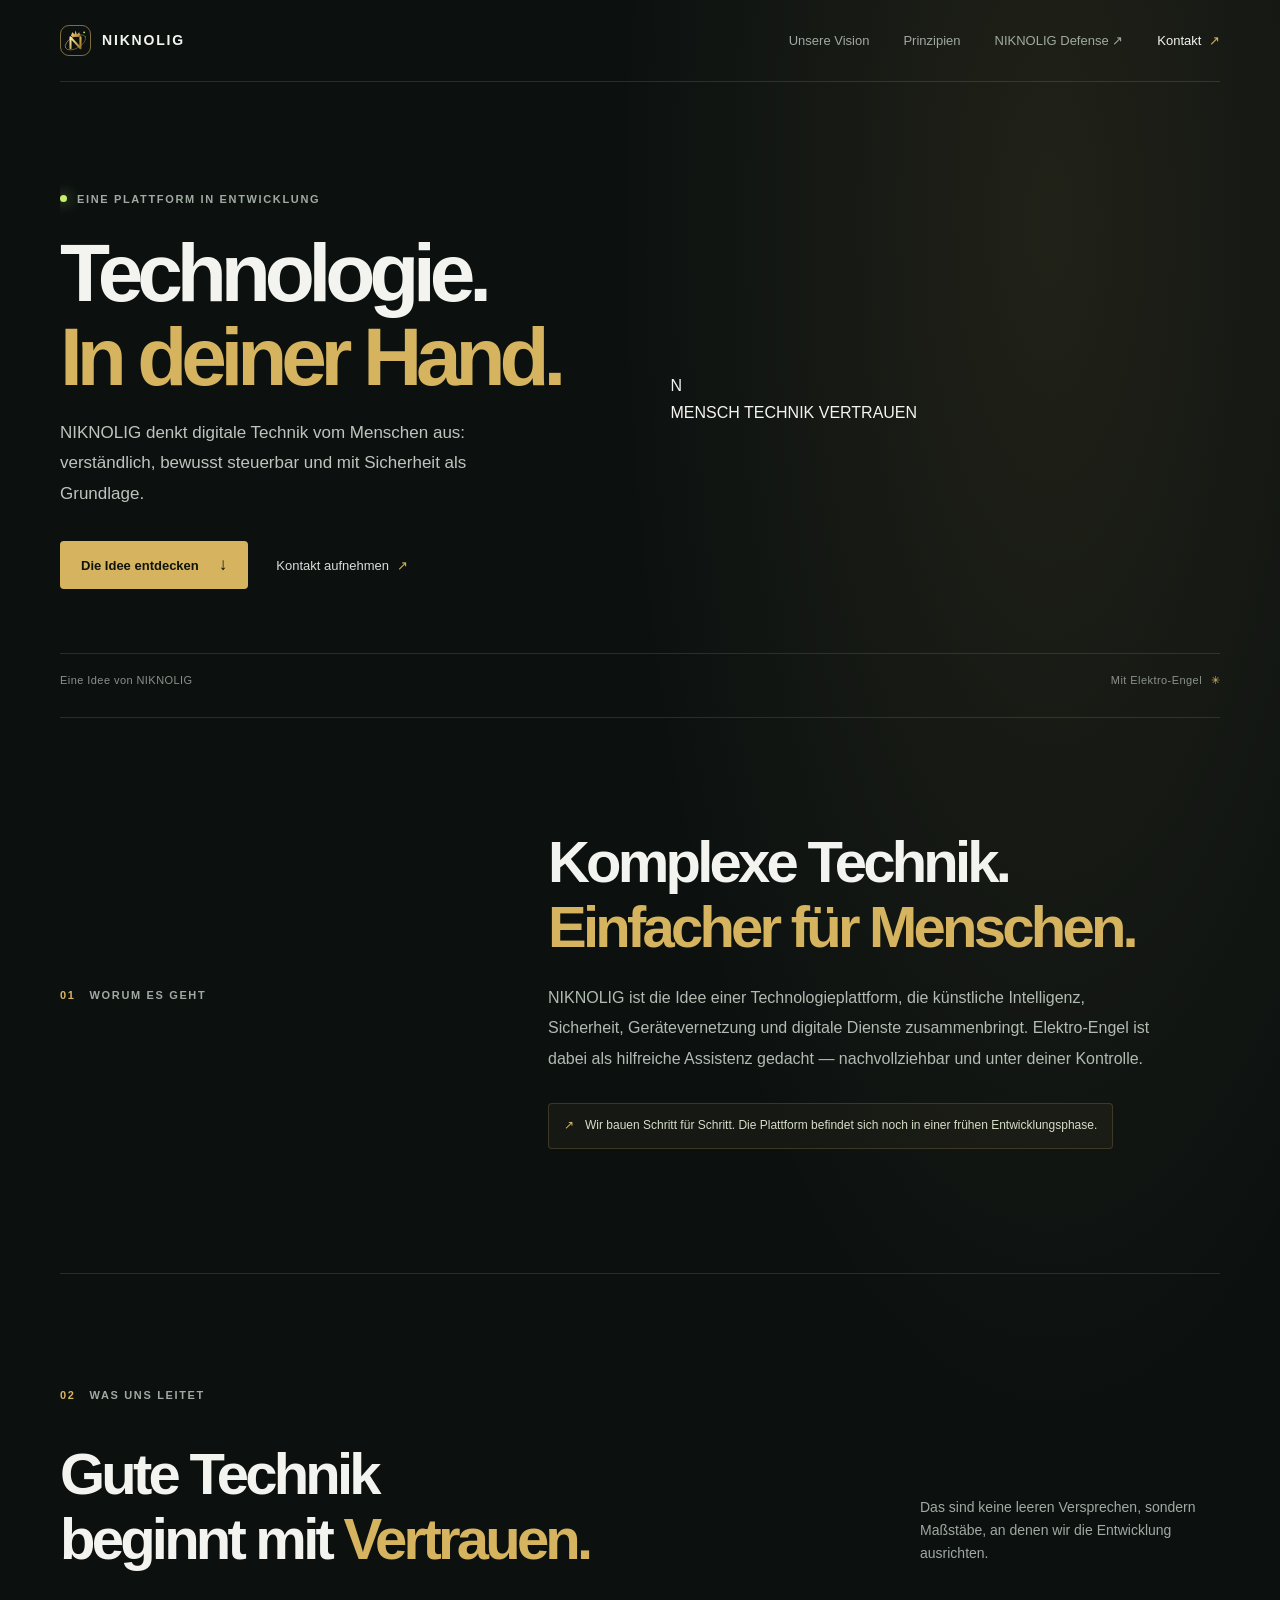
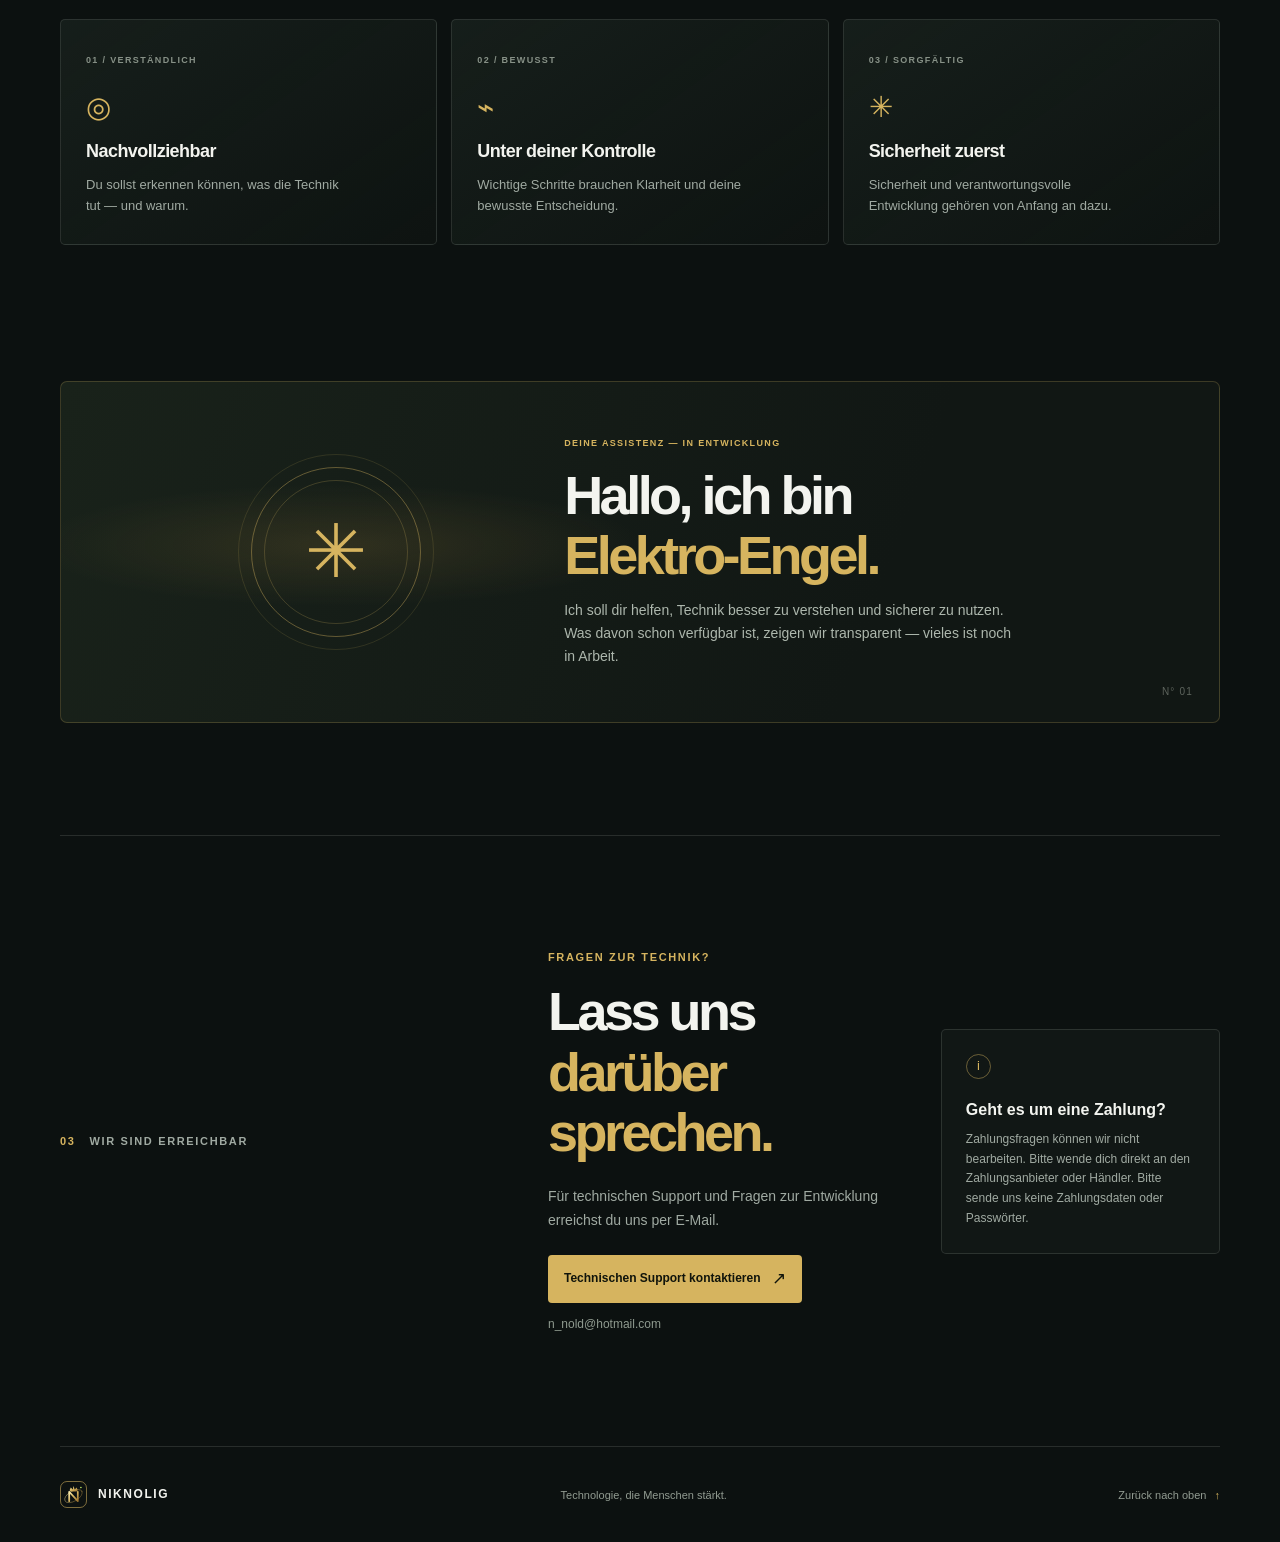
==== index.html @ f31f0f4c "Korrigiere Defense-Link auf die GitHub-Pages-Website Co-authored-by: nikolausnold <339979236+nikolau" ====
<!doctype html>
<html lang="de">
<head>
    <meta charset="utf-8">
    <meta name="viewport" content="width=device-width, initial-scale=1">
    <meta name="theme-color" content="#0c1110">
    <meta name="description" content="NIKNOLIG entwickelt mit Elektro-Engel eine verständliche, kontrollierbare Technologieplattform.">
    <title>NIKNOLIG — Technologie, die dir gehört</title>
    <link rel="icon" type="image/svg+xml" href="assets/niknolig-mark.svg">
    <link rel="stylesheet" href="styles.css">
</head>
<body>
    <a class="skip-link" href="#main">Zum Inhalt springen</a>
    <header class="site-header">
        <a class="brand" href="#start" aria-label="NIKNOLIG Startseite">
            <span class="brand-mark" aria-hidden="true"><img src="assets/niknolig-mark.svg" alt=""></span>
            <span>NIKNOLIG</span>
        </a>
        <nav aria-label="Hauptnavigation">
            <a href="#vision">Unsere Vision</a>
            <a href="#prinzipien">Prinzipien</a>
            <a href="https://nikolausnold.github.io/NIKNOLIG-Defense/" target="_blank" rel="noopener noreferrer">NIKNOLIG Defense <span aria-hidden="true">↗</span></a>
            <a class="nav-contact" href="#kontakt">Kontakt <span aria-hidden="true">↗</span></a>
        </nav>
    </header>

    <main id="main">
        <section class="hero section-wrap" id="start" aria-labelledby="hero-title">
            <div class="hero-copy">
                <p class="eyebrow"><span class="status-dot" aria-hidden="true"></span> Eine Plattform in Entwicklung</p>
                <h1 id="hero-title">Technologie.<br><span>In deiner Hand.</span></h1>
                <p class="hero-intro">NIKNOLIG denkt digitale Technik vom Menschen aus: verständlich, bewusst steuerbar und mit Sicherheit als Grundlage.</p>
                <div class="hero-actions">
                    <a class="button button-primary" href="#vision">Die Idee entdecken <span aria-hidden="true">↓</span></a>
                    <a class="text-link" href="#kontakt">Kontakt aufnehmen <span aria-hidden="true">↗</span></a>
                </div>
            </div>
            <div class="hero-art" aria-hidden="true">
                <div class="orbit orbit-one"></div>
                <div class="orbit orbit-two"></div>
                <div class="orbit orbit-three"></div>
                <div class="core"><span>N</span></div>
                <span class="orbit-label label-one">MENSCH</span>
                <span class="orbit-label label-two">TECHNIK</span>
                <span class="orbit-label label-three">VERTRAUEN</span>
                <span class="spark spark-one"></span>
                <span class="spark spark-two"></span>
                <span class="spark spark-three"></span>
            </div>
            <div class="hero-foot">
                <span>Eine Idee von NIKNOLIG</span>
                <span>Mit Elektro-Engel <span aria-hidden="true">✳</span></span>
            </div>
        </section>

        <section class="vision section-wrap section-block" id="vision" aria-labelledby="vision-title">
            <div class="section-kicker"><span>01</span> Worum es geht</div>
            <div class="vision-content">
                <h2 id="vision-title">Komplexe Technik.<br><span>Einfacher für Menschen.</span></h2>
                <p>NIKNOLIG ist die Idee einer Technologieplattform, die künstliche Intelligenz, Sicherheit, Gerätevernetzung und digitale Dienste zusammenbringt. Elektro-Engel ist dabei als hilfreiche Assistenz gedacht — nachvollziehbar und unter deiner Kontrolle.</p>
                <p class="note"><span aria-hidden="true">↗</span> Wir bauen Schritt für Schritt. Die Plattform befindet sich noch in einer frühen Entwicklungsphase.</p>
            </div>
        </section>

        <section class="principles section-wrap section-block" id="prinzipien" aria-labelledby="principles-title">
            <div class="section-kicker"><span>02</span> Was uns leitet</div>
            <div class="principles-heading">
                <h2 id="principles-title">Gute Technik<br>beginnt mit <span>Vertrauen.</span></h2>
                <p>Das sind keine leeren Versprechen, sondern Maßstäbe, an denen wir die Entwicklung ausrichten.</p>
            </div>
            <div class="principle-grid">
                <article class="principle-card">
                    <span class="card-number">01 / VERSTÄNDLICH</span>
                    <span class="card-icon" aria-hidden="true">◎</span>
                    <h3>Nachvollziehbar</h3>
                    <p>Du sollst erkennen können, was die Technik tut — und warum.</p>
                </article>
                <article class="principle-card">
                    <span class="card-number">02 / BEWUSST</span>
                    <span class="card-icon" aria-hidden="true">⌁</span>
                    <h3>Unter deiner Kontrolle</h3>
                    <p>Wichtige Schritte brauchen Klarheit und deine bewusste Entscheidung.</p>
                </article>
                <article class="principle-card">
                    <span class="card-number">03 / SORGFÄLTIG</span>
                    <span class="card-icon" aria-hidden="true">✳</span>
                    <h3>Sicherheit zuerst</h3>
                    <p>Sicherheit und verantwortungsvolle Entwicklung gehören von Anfang an dazu.</p>
                </article>
            </div>
        </section>

        <section class="assistant section-wrap section-block" aria-labelledby="assistant-title">
            <div class="assistant-panel">
                <div class="assistant-symbol" aria-hidden="true"><span>✳</span></div>
                <div>
                    <p class="eyebrow">Deine Assistenz — in Entwicklung</p>
                    <h2 id="assistant-title">Hallo, ich bin<br><span>Elektro-Engel.</span></h2>
                    <p>Ich soll dir helfen, Technik besser zu verstehen und sicherer zu nutzen. Was davon schon verfügbar ist, zeigen wir transparent — vieles ist noch in Arbeit.</p>
                </div>
                <span class="assistant-index" aria-hidden="true">N° 01</span>
            </div>
        </section>

        <section class="contact section-wrap section-block" id="kontakt" aria-labelledby="contact-title">
            <div class="section-kicker"><span>03</span> Wir sind erreichbar</div>
            <div class="contact-content">
                <div>
                    <p class="eyebrow">Fragen zur Technik?</p>
                    <h2 id="contact-title">Lass uns<br><span>darüber sprechen.</span></h2>
                    <p class="contact-copy">Für technischen Support und Fragen zur Entwicklung erreichst du uns per E-Mail.</p>
                    <a class="button button-primary" href="mailto:n_nold@hotmail.com?subject=Technische%20Anfrage%20%E2%80%93%20NIKNOLIG&body=Bitte%20beschreibe%20dein%20technisches%20Anliegen.%20Sende%20keine%20Passw%C3%B6rter%20oder%20Zahlungsdaten.">Technischen Support kontaktieren <span aria-hidden="true">↗</span></a>
                    <p class="email-address">n_nold@hotmail.com</p>
                </div>
                <aside class="payment-note" aria-label="Hinweis zu Zahlungsfragen">
                    <span class="payment-icon" aria-hidden="true">i</span>
                    <h3>Geht es um eine Zahlung?</h3>
                    <p>Zahlungsfragen können wir nicht bearbeiten. Bitte wende dich direkt an den Zahlungsanbieter oder Händler. Bitte sende uns keine Zahlungsdaten oder Passwörter.</p>
                </aside>
            </div>
        </section>
    </main>

    <footer class="site-footer">
        <a class="brand" href="#start" aria-label="NIKNOLIG — zurück zum Anfang">
            <span class="brand-mark" aria-hidden="true"><img src="assets/niknolig-mark.svg" alt=""></span>
            <span>NIKNOLIG</span>
        </a>
        <p>Technologie, die Menschen stärkt.</p>
        <a class="back-top" href="#start">Zurück nach oben <span aria-hidden="true">↑</span></a>
    </footer>
</body>
</html>
---- styles.css ----
:root {
    color-scheme: dark;
    --background: #0c1110;
    --surface: #131a17;
    --surface-raised: #18211d;
    --text: #f3f4ef;
    --muted: #a0aaa2;
    --accent: #d6b45f;
    --accent-dark: #aa843a;
    --technical-accent: #c8f169;
    --line: rgba(235, 244, 232, 0.12);
    --content-width: 1160px;
    font-family: "DM Sans", "Segoe UI", sans-serif;
    font-synthesis: none;
    text-rendering: optimizeLegibility;
    -webkit-font-smoothing: antialiased;
    -moz-osx-font-smoothing: grayscale;
}

* {
    box-sizing: border-box;
}

html {
    scroll-behavior: smooth;
    scroll-padding-top: 88px;
}

body {
    margin: 0;
    background:
        radial-gradient(ellipse at 82% 7%, rgba(214, 180, 95, 0.1), transparent 27rem),
        var(--background);
    color: var(--text);
    font-size: 16px;
    line-height: 1.65;
}

a {
    color: inherit;
    text-decoration: none;
}

a:focus-visible {
    outline: 2px solid var(--accent);
    outline-offset: 5px;
}

.skip-link {
    position: absolute;
    z-index: 5;
    top: 10px;
    left: 10px;
    padding: 10px 14px;
    transform: translateY(-150%);
    background: var(--accent);
    color: var(--background);
}

.skip-link:focus {
    transform: translateY(0);
}

.site-header,
.site-footer {
    display: flex;
    align-items: center;
    justify-content: space-between;
    width: min(var(--content-width), calc(100% - 64px));
    margin: 0 auto;
}

.site-header {
    min-height: 82px;
    border-bottom: 1px solid var(--line);
}

.brand {
    display: inline-flex;
    align-items: center;
    gap: 11px;
    font-family: "Manrope", "Segoe UI", sans-serif;
    font-size: 14px;
    font-weight: 800;
    letter-spacing: 0.13em;
}

.brand-mark {
    display: grid;
    width: 31px;
    height: 31px;
    place-items: center;
    border: 1px solid rgba(214, 180, 95, 0.56);
    border-radius: 9px;
}

.brand-mark img {
    display: block;
    width: 100%;
    height: 100%;
}

.site-header nav {
    display: flex;
    align-items: center;
    gap: 34px;
    color: var(--muted);
    font-size: 13px;
}

.site-header nav a,
.text-link,
.back-top {
    transition: color 160ms ease;
}

.site-header nav a:hover,
.text-link:hover,
.back-top:hover {
    color: var(--accent);
}

.site-header nav .nav-contact {
    color: var(--text);
}

.nav-contact span {
    margin-left: 4px;
    color: var(--accent);
}

.section-wrap {
    width: min(var(--content-width), calc(100% - 64px));
    margin: 0 auto;
}

.hero {
    position: relative;
    display: grid;
    min-height: 635px;
    grid-template-columns: 1fr 0.9fr;
    align-items: center;
    overflow: hidden;
}

.hero-copy {
    position: relative;
    z-index: 1;
    padding: 90px 0 110px;
}

.eyebrow,
.section-kicker,
.card-number {
    color: var(--muted);
    font-size: 11px;
    font-weight: 700;
    letter-spacing: 0.15em;
    text-transform: uppercase;
}

.hero .eyebrow {
    display: flex;
    align-items: center;
    gap: 10px;
}

.status-dot {
    width: 7px;
    height: 7px;
    border-radius: 50%;
    background: var(--technical-accent);
    box-shadow: 0 0 14px rgba(200, 241, 105, 0.75);
}

h1,
h2,
h3,
p {
    margin-top: 0;
}

h1,
h2,
h3 {
    font-family: "Manrope", "Segoe UI", sans-serif;
}

h1 {
    margin: 23px 0 18px;
    font-size: clamp(52px, 6.8vw, 82px);
    font-weight: 600;
    letter-spacing: -0.075em;
    line-height: 1.03;
}

h1 span,
h2 span {
    color: var(--accent);
}

.hero-intro {
    max-width: 475px;
    color: #bdc5bd;
    font-size: 17px;
    line-height: 1.8;
}

.hero-actions {
    display: flex;
    align-items: center;
    flex-wrap: wrap;
    gap: 28px;
    margin-top: 32px;
}

.defense-promo {
    display: flex;
    align-items: center;
    justify-content: space-between;
    gap: 20px;
    margin-top: 24px;
    padding: 18px;
    border: 1px solid rgba(214, 180, 95, 0.4);
    border-radius: 5px;
    background: rgba(214, 180, 95, 0.07);
}

.defense-promo .eyebrow {
    margin-bottom: 4px;
    color: var(--accent);
}

.defense-promo p:not(.eyebrow) {
    margin: 0;
    color: #bdc5bd;
    font-size: 12px;
}

.defense-promo .button {
    flex-shrink: 0;
    gap: 10px;
    font-size: 12px;
}

.button {
    display: inline-flex;
    min-height: 48px;
    align-items: center;
    justify-content: center;
    gap: 20px;
    padding: 0 20px;
    border: 1px solid transparent;
    border-radius: 4px;
    font-size: 13px;
    font-weight: 700;
    transition: background 160ms ease, border-color 160ms ease, transform 160ms ease;
}

.button:hover {
    transform: translateY(-2px);
}

.button-primary {
    background: var(--accent);
    color: #10140b;
}

.button-primary:hover {
    background: #d8ff87;
}

.button span {
    font-size: 17px;
}

.text-link {
    color: #d9ded8;
    font-size: 13px;
}

.text-link span {
    margin-left: 4px;
    color: var(--accent);
}

.hero-visual {
    position: relative;
    width: min(100%, 490px);
    aspect-ratio: 16 / 9;
    justify-self: end;
    margin-top: -5px;
}

.hero-animation {
    display: block;
    width: 100%;
    height: 100%;
    border: 1px solid rgba(214, 180, 95, 0.32);
    border-radius: 7px;
    background: #080908;
    box-shadow: 0 0 50px rgba(214, 180, 95, 0.08);
}

.hero-foot {
    position: absolute;
    right: 0;
    bottom: 28px;
    left: 0;
    display: flex;
    justify-content: space-between;
    padding-top: 17px;
    border-top: 1px solid var(--line);
    color: #89928a;
    font-size: 11px;
    letter-spacing: 0.04em;
}

.hero-foot span span {
    margin-left: 5px;
    color: var(--accent);
}

.section-block {
    padding-top: 112px;
    padding-bottom: 112px;
    border-top: 1px solid var(--line);
}

.section-kicker {
    display: flex;
    align-items: center;
    gap: 14px;
}

.section-kicker span {
    color: var(--accent);
}

.vision {
    display: grid;
    grid-template-columns: 0.8fr 1.2fr;
    gap: 40px;
}

.vision-content {
    max-width: 650px;
}

h2 {
    margin-bottom: 23px;
    font-size: clamp(38px, 5vw, 58px);
    font-weight: 600;
    letter-spacing: -0.065em;
    line-height: 1.12;
}

.vision-content > p:not(.note) {
    max-width: 610px;
    color: #b1bbb2;
    font-size: 16px;
    line-height: 1.9;
}

.note {
    display: inline-flex;
    align-items: center;
    gap: 11px;
    margin-top: 13px;
    padding: 12px 15px;
    border: 1px solid rgba(214, 180, 95, 0.2);
    border-radius: 4px;
    background: rgba(214, 180, 95, 0.045);
    color: #d4dec9;
    font-size: 12px;
}

.note span {
    color: var(--accent);
}

.principles-heading {
    display: flex;
    align-items: end;
    justify-content: space-between;
    gap: 40px;
    margin-top: 38px;
}

.principles-heading h2 {
    margin: 0;
}

.principles-heading > p {
    max-width: 300px;
    margin-bottom: 7px;
    color: var(--muted);
    font-size: 14px;
}

.principle-grid {
    display: grid;
    grid-template-columns: repeat(3, 1fr);
    gap: 14px;
    margin-top: 47px;
}

.principle-card {
    min-height: 226px;
    padding: 25px;
    border: 1px solid var(--line);
    border-radius: 5px;
    background: linear-gradient(145deg, rgba(24, 33, 29, 0.85), rgba(15, 21, 18, 0.65));
}

.card-number {
    color: #879187;
    font-size: 9px;
}

.card-icon {
    display: block;
    margin-top: 22px;
    color: var(--accent);
    font-size: 29px;
    line-height: 1;
}

.principle-card h3 {
    margin: 15px 0 7px;
    font-size: 18px;
    font-weight: 600;
    letter-spacing: -0.03em;
}

.principle-card p {
    max-width: 270px;
    margin-bottom: 0;
    color: var(--muted);
    font-size: 13px;
}

.assistant {
    padding-top: 24px;
    padding-bottom: 112px;
    border-top: 0;
}

.assistant-panel {
    position: relative;
    display: grid;
    min-height: 342px;
    grid-template-columns: 0.65fr 1fr;
    align-items: center;
    gap: 45px;
    overflow: hidden;
    padding: 48px 8%;
    border: 1px solid rgba(214, 180, 95, 0.22);
    border-radius: 7px;
    background:
        radial-gradient(ellipse at 24% 48%, rgba(177, 139, 64, 0.17), transparent 19rem),
        linear-gradient(110deg, #19221a, #111714 70%);
}

.assistant-symbol {
    position: relative;
    display: grid;
    width: 170px;
    height: 170px;
    place-items: center;
    justify-self: center;
    border: 1px solid rgba(214, 180, 95, 0.4);
    border-radius: 50%;
    color: var(--accent);
    font-size: 74px;
}

.assistant-symbol::before,
.assistant-symbol::after {
    position: absolute;
    inset: 12px;
    border: 1px solid rgba(214, 180, 95, 0.22);
    border-radius: 50%;
    content: "";
}

.assistant-symbol::after {
    inset: -14px;
    border-color: rgba(214, 180, 95, 0.14);
}

.assistant-panel .eyebrow {
    margin-bottom: 14px;
    color: var(--accent);
    font-size: 9px;
}

.assistant-panel h2 {
    margin-bottom: 13px;
    font-size: clamp(38px, 5vw, 54px);
}

.assistant-panel div > p:last-child {
    max-width: 460px;
    margin-bottom: 0;
    color: #adb7ad;
    font-size: 14px;
}

.assistant-index {
    position: absolute;
    right: 26px;
    bottom: 21px;
    color: rgba(236, 244, 230, 0.35);
    font-size: 10px;
    letter-spacing: 0.12em;
}

.assistant .section-kicker {
    margin-bottom: 30px;
}

.capability-grid,
.scenario-grid {
    display: grid;
    gap: 14px;
}

.capability-grid {
    grid-template-columns: repeat(2, minmax(0, 1fr));
    margin-top: 24px;
}

.capability-card,
.scenario-card {
    position: relative;
    min-width: 0;
    padding: 25px;
    border: 1px solid var(--line);
    border-radius: 5px;
    background: linear-gradient(145deg, rgba(24, 33, 29, 0.85), rgba(15, 21, 18, 0.65));
}

.capability-card {
    border-top: 2px solid var(--technical-accent);
}

.capability-future {
    border-top-color: var(--accent);
}

.capability-card .eyebrow,
.scenario-card .eyebrow {
    margin-bottom: 12px;
    font-size: 9px;
}

.capability-current .eyebrow {
    color: var(--technical-accent);
}

.capability-future .eyebrow,
.scenario-card .eyebrow {
    color: var(--accent);
}

.capability-card h3,
.scenario-card h3 {
    margin-bottom: 10px;
    font-size: 19px;
    font-weight: 600;
    letter-spacing: -0.035em;
}

.capability-card > p:not(.eyebrow),
.scenario-card > p:not(.eyebrow) {
    margin-bottom: 0;
    color: var(--muted);
    font-size: 13px;
}

.capability-card .capability-boundary {
    margin-top: 16px;
    padding-top: 13px;
    border-top: 1px solid var(--line);
    color: #d7dfd4;
    font-size: 12px;
}

.scenario-grid {
    grid-template-columns: repeat(4, minmax(0, 1fr));
    margin-top: 14px;
}

.scenario-card {
    display: flex;
    min-height: 260px;
    flex-direction: column;
    align-items: flex-start;
}

.scenario-mark {
    display: grid;
    width: 34px;
    height: 34px;
    margin-bottom: 25px;
    place-items: center;
    border: 1px solid rgba(214, 180, 95, 0.35);
    border-radius: 50%;
    color: var(--accent);
    font-size: 10px;
}

.scenario-card .eyebrow {
    min-height: 30px;
}

.scenario-card h3 {
    font-size: 17px;
}

.future-label {
    margin-top: auto;
    padding-top: 18px;
    color: #c8f169;
    font-size: 9px;
    font-weight: 700;
    letter-spacing: 0.12em;
    text-transform: uppercase;
}

.assistant-actions {
    display: flex;
    align-items: center;
    justify-content: space-between;
    gap: 24px;
    margin-top: 24px;
    padding: 20px 22px;
    border: 1px solid rgba(214, 180, 95, 0.2);
    border-radius: 5px;
    background: rgba(214, 180, 95, 0.045);
}

.assistant-actions p {
    max-width: 580px;
    margin: 0;
    color: #d4dec9;
    font-size: 12px;
}

.assistant-actions .button {
    flex-shrink: 0;
}

.local-helper {
    display: grid;
    gap: 20px;
    margin-top: 24px;
    padding: 26px;
    border: 1px solid rgba(214, 180, 95, 0.24);
    border-radius: 5px;
    background: var(--surface);
}

.local-helper h3 {
    margin-bottom: 8px;
    font-size: clamp(23px, 3vw, 30px);
}

.local-helper > div > p:last-child,
.local-helper fieldset > p {
    margin-bottom: 0;
    color: var(--muted);
    font-size: 13px;
}

.local-helper form {
    display: grid;
    gap: 12px;
}

.local-helper label,
.local-helper legend {
    font-size: 13px;
    font-weight: 700;
}

.local-helper textarea {
    width: 100%;
    min-height: 90px;
    padding: 12px;
    border: 1px solid var(--line);
    border-radius: 4px;
    background: var(--background);
    color: var(--text);
    font: inherit;
    resize: vertical;
}

.local-helper textarea:focus-visible,
.local-helper input:focus-visible,
.local-helper button:focus-visible {
    outline: 2px solid var(--accent);
    outline-offset: 3px;
}

.local-helper form > .button {
    justify-self: start;
}

.local-helper-answer,
.local-helper-status {
    margin: 0;
    padding: 14px;
    border-left: 2px solid var(--accent);
    background: var(--surface-raised);
    color: var(--text);
    font-size: 13px;
}

.local-helper fieldset {
    display: grid;
    gap: 14px;
    margin: 0;
    padding: 18px;
    border: 1px solid var(--line);
}

.local-helper .consent-option,
.interest-options label {
    display: flex;
    align-items: flex-start;
    gap: 10px;
    font-weight: 400;
}

.interest-options {
    display: grid;
    grid-template-columns: repeat(2, minmax(0, 1fr));
    gap: 12px;
}

.local-helper input[type="checkbox"] {
    flex: 0 0 auto;
    width: 18px;
    height: 18px;
    margin: 2px 0 0;
    accent-color: var(--accent);
}

.local-helper-actions {
    display: flex;
    flex-wrap: wrap;
    gap: 12px;
}

.local-helper-actions .button-secondary {
    border: 1px solid var(--line);
    background: transparent;
    color: var(--text);
}

.local-helper .button-secondary {
    border: 1px solid var(--line);
    background: transparent;
    color: var(--text);
    cursor: pointer;
    font: inherit;
}

.api-connection {
    display: grid;
    gap: 12px;
    padding: 18px;
    border: 1px solid var(--line);
}

.api-connection h4 {
    margin: 0;
    font-size: 15px;
}

.api-connection p {
    margin: 0;
    color: var(--muted);
    font-size: 12px;
}

.api-connection .button {
    justify-self: start;
}

.api-connection button:disabled {
    cursor: wait;
    opacity: 0.65;
}

.contact {
    display: grid;
    grid-template-columns: 0.8fr 1.2fr;
    gap: 40px;
}

.contact-content {
    display: grid;
    grid-template-columns: 1fr 0.78fr;
    align-items: center;
    gap: 35px;
}

.contact-content .eyebrow {
    margin-bottom: 15px;
    color: var(--accent);
}

.contact-content h2 {
    font-size: clamp(38px, 4.5vw, 54px);
}

.contact-copy {
    max-width: 370px;
    margin-bottom: 23px;
    color: var(--muted);
    font-size: 14px;
}

.contact-content .button {
    gap: 12px;
    padding: 0 15px;
    font-size: 12px;
}

.email-address {
    margin: 12px 0 0;
    color: #8f9a8f;
    font-size: 12px;
}

.payment-note {
    padding: 24px;
    border: 1px solid var(--line);
    border-radius: 5px;
    background: rgba(19, 26, 23, 0.8);
}

.payment-icon {
    display: grid;
    width: 25px;
    height: 25px;
    place-items: center;
    border: 1px solid rgba(214, 180, 95, 0.45);
    border-radius: 50%;
    color: var(--accent);
    font-size: 13px;
}

.payment-note h3 {
    margin: 18px 0 7px;
    font-size: 16px;
}

.payment-note p {
    margin-bottom: 0;
    color: var(--muted);
    font-size: 12px;
}

.site-footer {
    min-height: 96px;
    border-top: 1px solid var(--line);
    color: #919b91;
    font-size: 11px;
}

.site-footer .brand {
    color: var(--text);
    font-size: 12px;
}

.site-footer .brand-mark {
    width: 27px;
    height: 27px;
    border-radius: 7px;
    font-size: 12px;
}

.site-footer p {
    margin: 0;
}

.back-top span {
    margin-left: 5px;
    color: var(--accent);
}

.footer-links {
    display: flex;
    align-items: center;
    gap: 22px;
}

.footer-links a {
    transition: color 160ms ease;
}

.footer-links a:hover {
    color: var(--accent);
}

.legal-page {
    max-width: 820px;
    min-height: 70vh;
    padding-top: 70px;
    padding-bottom: 90px;
}

.legal-page h1 {
    margin-bottom: 14px;
    font-size: clamp(42px, 7vw, 68px);
}

.legal-updated,
.legal-note {
    color: var(--muted);
    font-size: 13px;
}

.legal-note {
    margin: 28px 0 42px;
    padding: 16px 18px;
    border: 1px solid rgba(214, 180, 95, 0.3);
    background: rgba(214, 180, 95, 0.06);
}

.legal-section {
    margin-top: 36px;
}

.legal-section h2 {
    margin-bottom: 12px;
    font-size: clamp(25px, 4vw, 34px);
}

.legal-section p,
.legal-section li {
    color: #bdc5bd;
}

.legal-section ul {
    padding-left: 22px;
}

.legal-contact {
    color: var(--accent);
    text-decoration: underline;
    text-underline-offset: 3px;
}

@media (max-width: 800px) {
    .hero {
        min-height: 580px;
        grid-template-columns: 1fr 0.72fr;
    }

    .defense-promo {
        align-items: flex-start;
        flex-direction: column;
    }

    .hero-visual {
        width: 350px;
        max-width: 125%;
        margin-right: -45px;
    }

    .vision,
    .contact {
        grid-template-columns: 1fr;
        gap: 35px;
    }

    .principles-heading {
        align-items: start;
        flex-direction: column;
        gap: 12px;
    }

    .principles-heading > p {
        max-width: 480px;
    }

    .contact-content {
        max-width: 700px;
    }

    .scenario-grid {
        grid-template-columns: repeat(2, minmax(0, 1fr));
    }

    .local-helper {
        padding: 20px;
    }
}

@media (max-width: 600px) {
    .site-header,
    .site-footer,
    .section-wrap {
        width: calc(100% - 40px);
    }

    .site-header {
        min-height: 70px;
    }

    .site-header nav {
        gap: 15px;
        font-size: 10px;
    }

    .site-header nav a:nth-child(1),
    .site-header nav a:nth-child(3) {
        display: none;
    }

    .hero {
        min-height: 0;
        grid-template-columns: 1fr;
        padding-top: 38px;
        padding-bottom: 76px;
    }

    .hero-copy {
        padding: 25px 0 0;
    }

    h1 {
        font-size: clamp(52px, 13vw, 70px);
    }

    .hero-intro {
        max-width: 430px;
        font-size: 15px;
    }

    .hero-actions {
        flex-wrap: wrap;
        gap: 18px;
    }

    .hero-visual {
        width: min(100%, 490px);
        justify-self: center;
        margin: 4px 0 -22px;
    }

    .hero-foot {
        bottom: 18px;
        font-size: 9px;
    }

    .section-block {
        padding-top: 76px;
        padding-bottom: 76px;
    }

    .vision {
        gap: 24px;
    }

    h2 {
        font-size: clamp(38px, 10vw, 50px);
    }

    .note {
        align-items: start;
        font-size: 11px;
    }

    .principle-grid {
        grid-template-columns: 1fr;
        gap: 10px;
        margin-top: 30px;
    }

    .principle-card {
        min-height: 0;
        padding: 21px;
    }

    .card-icon {
        margin-top: 16px;
    }

    .principle-card p {
        max-width: 360px;
    }

    .assistant {
        padding-top: 0;
    }

    .assistant-panel {
        grid-template-columns: 1fr;
        gap: 28px;
        padding: 34px 25px 45px;
    }

    .assistant-symbol {
        width: 124px;
        height: 124px;
        font-size: 54px;
    }

    .assistant-panel h2 {
        font-size: 43px;
    }

    .capability-grid,
    .scenario-grid {
        grid-template-columns: 1fr;
        gap: 10px;
    }

    .capability-card,
    .scenario-card {
        min-height: 0;
        padding: 21px;
    }

    .scenario-mark {
        margin-bottom: 16px;
    }

    .scenario-card .eyebrow {
        min-height: 0;
    }

    .assistant-actions {
        align-items: flex-start;
        flex-direction: column;
    }

    .assistant-actions .button {
        width: 100%;
        text-align: center;
    }

    .contact-content {
        grid-template-columns: 1fr;
    }

    .interest-options {
        grid-template-columns: 1fr;
    }

    .local-helper-actions {
        align-items: stretch;
        flex-direction: column;
    }

    .local-helper-actions .button {
        width: 100%;
        gap: 26px;
    }

    .site-footer {
        min-height: 82px;
    }

    .site-footer p {
        display: none;
    }

    .footer-links {
        gap: 14px;
    }
}

@media (prefers-reduced-motion: reduce) {
    html {
        scroll-behavior: auto;
    }

    *,
    *::before,
    *::after {
        transition-duration: 0.01ms !important;
    }
}
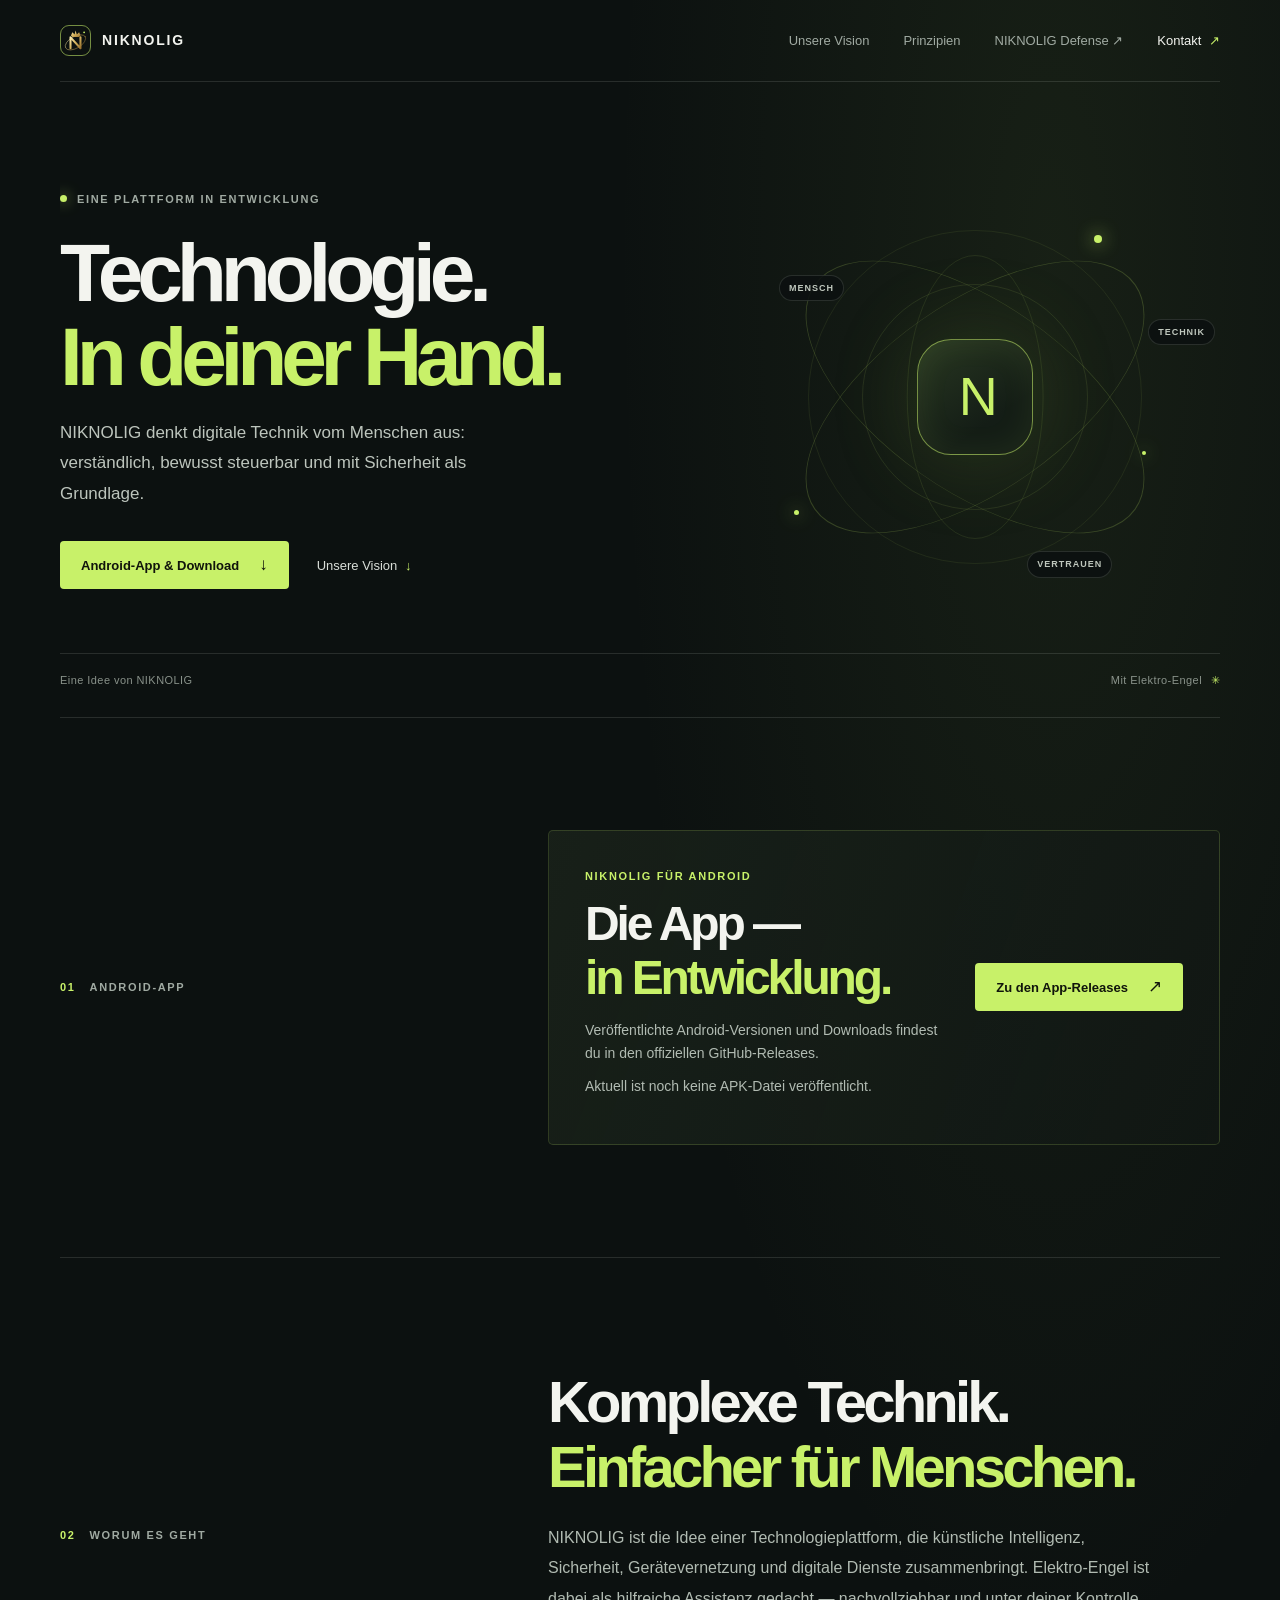
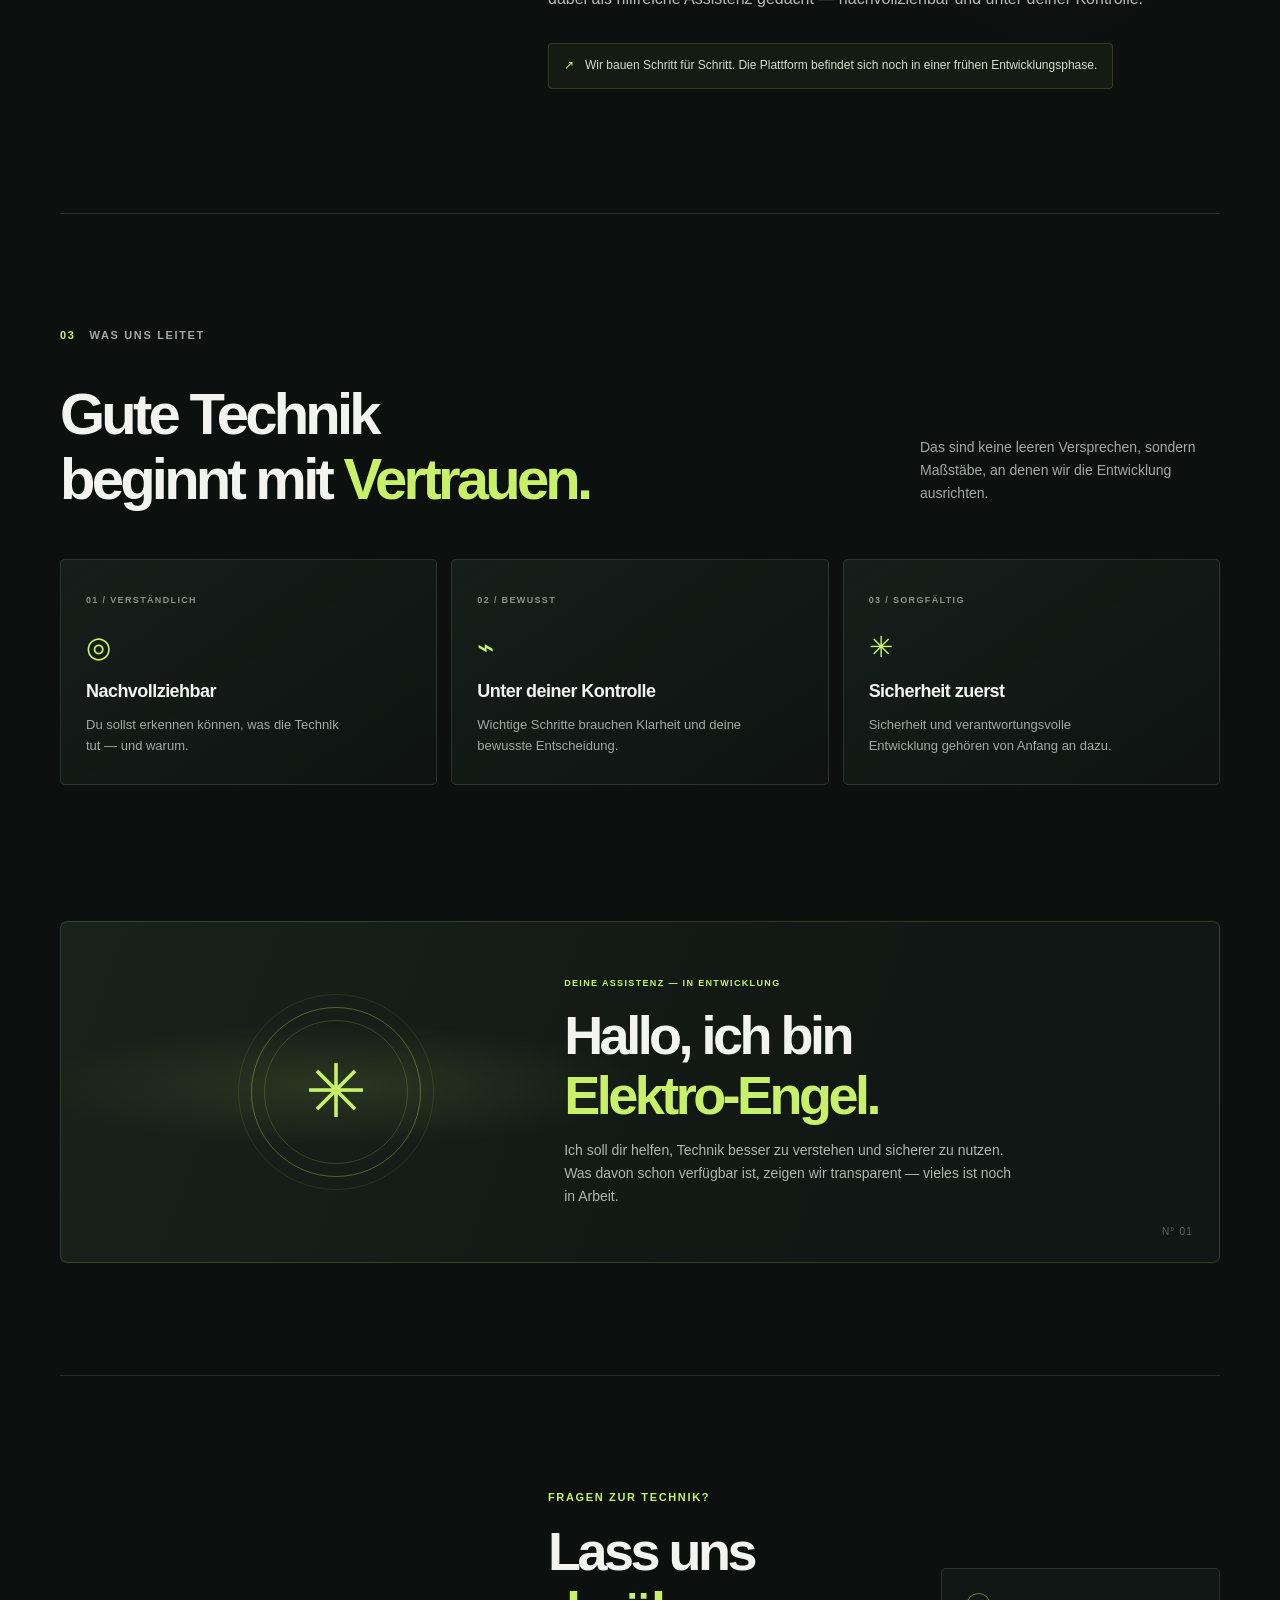
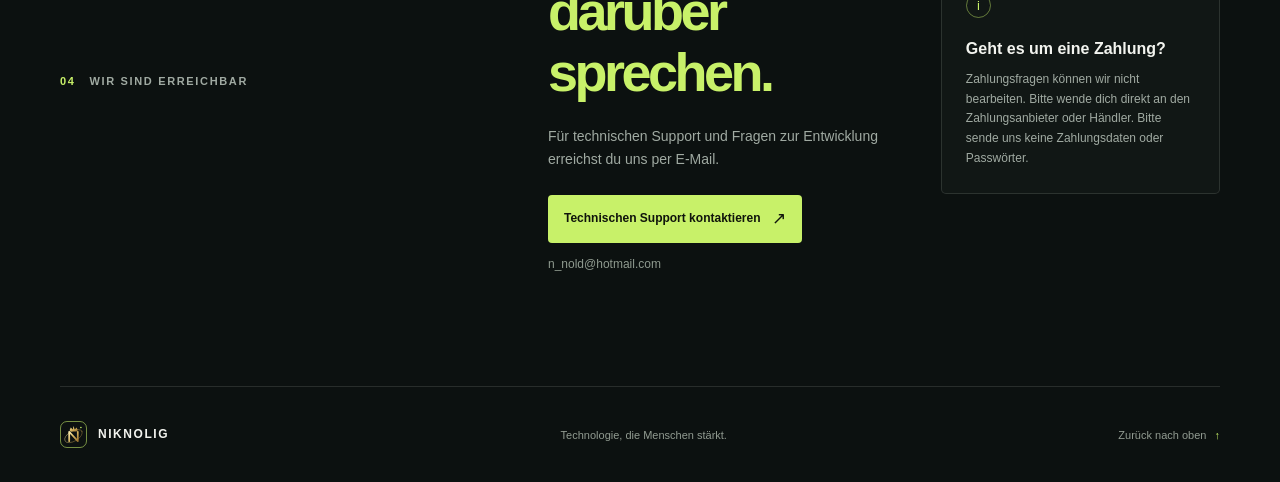
==== commit 86c9734c: "Add Android release link to website Co-authored-by: nikolausnold <339979236+nikolausnold@users.norep" ====
--- a/index.html
+++ b/index.html
@@ -19,7 +19,7 @@
         <nav aria-label="Hauptnavigation">
             <a href="#vision">Unsere Vision</a>
             <a href="#prinzipien">Prinzipien</a>
-            <a href="https://nikolausnold.github.io/NIKNOLIG-Defense/" target="_blank" rel="noopener noreferrer">NIKNOLIG Defense <span aria-hidden="true">↗</span></a>
+            <a href="https://nikolausnold.github.io/NIKNOLIG-Defense-Website/" target="_blank" rel="noopener noreferrer">NIKNOLIG Defense <span aria-hidden="true">↗</span></a>
             <a class="nav-contact" href="#kontakt">Kontakt <span aria-hidden="true">↗</span></a>
         </nav>
     </header>
@@ -31,8 +31,8 @@
                 <h1 id="hero-title">Technologie.<br><span>In deiner Hand.</span></h1>
                 <p class="hero-intro">NIKNOLIG denkt digitale Technik vom Menschen aus: verständlich, bewusst steuerbar und mit Sicherheit als Grundlage.</p>
                 <div class="hero-actions">
-                    <a class="button button-primary" href="#vision">Die Idee entdecken <span aria-hidden="true">↓</span></a>
-                    <a class="text-link" href="#kontakt">Kontakt aufnehmen <span aria-hidden="true">↗</span></a>
+                    <a class="button button-primary" href="#download">Android-App &amp; Download <span aria-hidden="true">↓</span></a>
+                    <a class="text-link" href="#vision">Unsere Vision <span aria-hidden="true">↓</span></a>
                 </div>
             </div>
             <div class="hero-art" aria-hidden="true">
@@ -53,8 +53,21 @@
             </div>
         </section>
 
+        <section class="download section-wrap section-block" id="download" aria-labelledby="download-title">
+            <div class="section-kicker"><span>01</span> Android-App</div>
+            <div class="download-panel">
+                <div>
+                    <p class="eyebrow">NIKNOLIG für Android</p>
+                    <h2 id="download-title">Die App —<br><span>in Entwicklung.</span></h2>
+                    <p>Veröffentlichte Android-Versionen und Downloads findest du in den offiziellen GitHub-Releases.</p>
+                    <p class="download-status">Aktuell ist noch keine APK-Datei veröffentlicht.</p>
+                </div>
+                <a class="button button-primary" href="https://github.com/nikolausnold/NIKNOLIG/releases" target="_blank" rel="noopener noreferrer">Zu den App-Releases <span aria-hidden="true">↗</span></a>
+            </div>
+        </section>
+
         <section class="vision section-wrap section-block" id="vision" aria-labelledby="vision-title">
-            <div class="section-kicker"><span>01</span> Worum es geht</div>
+            <div class="section-kicker"><span>02</span> Worum es geht</div>
             <div class="vision-content">
                 <h2 id="vision-title">Komplexe Technik.<br><span>Einfacher für Menschen.</span></h2>
                 <p>NIKNOLIG ist die Idee einer Technologieplattform, die künstliche Intelligenz, Sicherheit, Gerätevernetzung und digitale Dienste zusammenbringt. Elektro-Engel ist dabei als hilfreiche Assistenz gedacht — nachvollziehbar und unter deiner Kontrolle.</p>
@@ -63,7 +76,7 @@
         </section>
 
         <section class="principles section-wrap section-block" id="prinzipien" aria-labelledby="principles-title">
-            <div class="section-kicker"><span>02</span> Was uns leitet</div>
+            <div class="section-kicker"><span>03</span> Was uns leitet</div>
             <div class="principles-heading">
                 <h2 id="principles-title">Gute Technik<br>beginnt mit <span>Vertrauen.</span></h2>
                 <p>Das sind keine leeren Versprechen, sondern Maßstäbe, an denen wir die Entwicklung ausrichten.</p>
@@ -103,7 +116,7 @@
         </section>
 
         <section class="contact section-wrap section-block" id="kontakt" aria-labelledby="contact-title">
-            <div class="section-kicker"><span>03</span> Wir sind erreichbar</div>
+            <div class="section-kicker"><span>04</span> Wir sind erreichbar</div>
             <div class="contact-content">
                 <div>
                     <p class="eyebrow">Fragen zur Technik?</p>
--- a/styles.css
+++ b/styles.css
@@ -5,9 +5,8 @@
     --surface-raised: #18211d;
     --text: #f3f4ef;
     --muted: #a0aaa2;
-    --accent: #d6b45f;
-    --accent-dark: #aa843a;
-    --technical-accent: #c8f169;
+    --accent: #c8f169;
+    --accent-dark: #a6cf4d;
     --line: rgba(235, 244, 232, 0.12);
     --content-width: 1160px;
     font-family: "DM Sans", "Segoe UI", sans-serif;
@@ -29,7 +28,7 @@
 body {
     margin: 0;
     background:
-        radial-gradient(ellipse at 82% 7%, rgba(214, 180, 95, 0.1), transparent 27rem),
+        radial-gradient(ellipse at 82% 7%, rgba(106, 138, 62, 0.12), transparent 27rem),
         var(--background);
     color: var(--text);
     font-size: 16px;
@@ -90,7 +89,7 @@
     width: 31px;
     height: 31px;
     place-items: center;
-    border: 1px solid rgba(214, 180, 95, 0.56);
+    border: 1px solid rgba(200, 241, 105, 0.56);
     border-radius: 9px;
 }
 
@@ -169,7 +168,7 @@
     width: 7px;
     height: 7px;
     border-radius: 50%;
-    background: var(--technical-accent);
+    background: var(--accent);
     box-shadow: 0 0 14px rgba(200, 241, 105, 0.75);
 }
 
@@ -209,38 +208,8 @@
 .hero-actions {
     display: flex;
     align-items: center;
-    flex-wrap: wrap;
     gap: 28px;
     margin-top: 32px;
-}
-
-.defense-promo {
-    display: flex;
-    align-items: center;
-    justify-content: space-between;
-    gap: 20px;
-    margin-top: 24px;
-    padding: 18px;
-    border: 1px solid rgba(214, 180, 95, 0.4);
-    border-radius: 5px;
-    background: rgba(214, 180, 95, 0.07);
-}
-
-.defense-promo .eyebrow {
-    margin-bottom: 4px;
-    color: var(--accent);
-}
-
-.defense-promo p:not(.eyebrow) {
-    margin: 0;
-    color: #bdc5bd;
-    font-size: 12px;
-}
-
-.defense-promo .button {
-    flex-shrink: 0;
-    gap: 10px;
-    font-size: 12px;
 }
 
 .button {
@@ -284,22 +253,119 @@
     color: var(--accent);
 }
 
-.hero-visual {
+.hero-art {
     position: relative;
     width: min(100%, 490px);
-    aspect-ratio: 16 / 9;
+    aspect-ratio: 1;
     justify-self: end;
     margin-top: -5px;
 }
 
-.hero-animation {
-    display: block;
-    width: 100%;
-    height: 100%;
-    border: 1px solid rgba(214, 180, 95, 0.32);
-    border-radius: 7px;
-    background: #080908;
-    box-shadow: 0 0 50px rgba(214, 180, 95, 0.08);
+.hero-art::before,
+.hero-art::after {
+    position: absolute;
+    inset: 16%;
+    border: 1px solid rgba(200, 241, 105, 0.08);
+    border-radius: 50%;
+    content: "";
+}
+
+.hero-art::after {
+    inset: 27%;
+    border-color: rgba(200, 241, 105, 0.1);
+}
+
+.orbit {
+    position: absolute;
+    inset: 10%;
+    border: 1px solid rgba(200, 241, 105, 0.2);
+    border-radius: 50%;
+    transform: rotate(-35deg) scaleY(0.48);
+}
+
+.orbit-two {
+    transform: rotate(35deg) scaleY(0.48);
+}
+
+.orbit-three {
+    inset: 21%;
+    border-color: rgba(200, 241, 105, 0.13);
+    transform: rotate(90deg) scaleY(0.48);
+}
+
+.core {
+    position: absolute;
+    top: 50%;
+    left: 50%;
+    display: grid;
+    width: 116px;
+    height: 116px;
+    place-items: center;
+    transform: translate(-50%, -50%);
+    border: 1px solid rgba(200, 241, 105, 0.54);
+    border-radius: 34px;
+    background: linear-gradient(145deg, #293822, #141d16 68%);
+    box-shadow: 0 0 90px rgba(159, 215, 77, 0.17), inset 0 0 34px rgba(200, 241, 105, 0.07);
+    color: var(--accent);
+    font-family: "Manrope", "Segoe UI", sans-serif;
+    font-size: 54px;
+    font-weight: 500;
+    letter-spacing: -0.12em;
+}
+
+.orbit-label {
+    position: absolute;
+    padding: 5px 9px;
+    border: 1px solid rgba(231, 242, 225, 0.13);
+    border-radius: 20px;
+    background: rgba(12, 17, 16, 0.88);
+    color: #bfc7bd;
+    font-size: 9px;
+    font-weight: 700;
+    letter-spacing: 0.11em;
+}
+
+.label-one {
+    top: 25%;
+    left: 10%;
+}
+
+.label-two {
+    top: 34%;
+    right: 1%;
+}
+
+.label-three {
+    right: 22%;
+    bottom: 13%;
+}
+
+.spark {
+    position: absolute;
+    width: 8px;
+    height: 8px;
+    border-radius: 50%;
+    background: var(--accent);
+    box-shadow: 0 0 17px rgba(200, 241, 105, 0.9);
+}
+
+.spark-one {
+    top: 17%;
+    right: 24%;
+}
+
+.spark-two {
+    bottom: 26%;
+    left: 13%;
+    width: 5px;
+    height: 5px;
+}
+
+.spark-three {
+    top: 61%;
+    right: 15%;
+    width: 4px;
+    height: 4px;
 }
 
 .hero-foot {
@@ -327,6 +393,50 @@
     border-top: 1px solid var(--line);
 }
 
+.download {
+    display: grid;
+    grid-template-columns: 0.8fr 1.2fr;
+    gap: 40px;
+}
+
+.download-panel {
+    display: flex;
+    align-items: center;
+    justify-content: space-between;
+    gap: 32px;
+    padding: 36px;
+    border: 1px solid rgba(200, 241, 105, 0.17);
+    border-radius: 5px;
+    background: linear-gradient(110deg, rgba(25, 34, 26, 0.9), rgba(17, 23, 20, 0.8));
+}
+
+.download-panel .eyebrow {
+    margin-bottom: 12px;
+    color: var(--accent);
+}
+
+.download-panel h2 {
+    margin-bottom: 14px;
+    font-size: clamp(38px, 4vw, 48px);
+}
+
+.download-panel p:not(.eyebrow) {
+    max-width: 410px;
+    margin-bottom: 10px;
+    color: #b1bbb2;
+    font-size: 14px;
+}
+
+.download-panel .download-status {
+    margin-bottom: 0;
+    color: var(--muted);
+    font-size: 12px;
+}
+
+.download-panel .button {
+    flex-shrink: 0;
+}
+
 .section-kicker {
     display: flex;
     align-items: center;
@@ -368,9 +478,9 @@
     gap: 11px;
     margin-top: 13px;
     padding: 12px 15px;
-    border: 1px solid rgba(214, 180, 95, 0.2);
+    border: 1px solid rgba(200, 241, 105, 0.16);
     border-radius: 4px;
-    background: rgba(214, 180, 95, 0.045);
+    background: rgba(200, 241, 105, 0.045);
     color: #d4dec9;
     font-size: 12px;
 }
@@ -455,10 +565,10 @@
     gap: 45px;
     overflow: hidden;
     padding: 48px 8%;
-    border: 1px solid rgba(214, 180, 95, 0.22);
+    border: 1px solid rgba(200, 241, 105, 0.17);
     border-radius: 7px;
     background:
-        radial-gradient(ellipse at 24% 48%, rgba(177, 139, 64, 0.17), transparent 19rem),
+        radial-gradient(ellipse at 24% 48%, rgba(119, 155, 66, 0.2), transparent 19rem),
         linear-gradient(110deg, #19221a, #111714 70%);
 }
 
@@ -469,7 +579,7 @@
     height: 170px;
     place-items: center;
     justify-self: center;
-    border: 1px solid rgba(214, 180, 95, 0.4);
+    border: 1px solid rgba(200, 241, 105, 0.32);
     border-radius: 50%;
     color: var(--accent);
     font-size: 74px;
@@ -479,14 +589,14 @@
 .assistant-symbol::after {
     position: absolute;
     inset: 12px;
-    border: 1px solid rgba(214, 180, 95, 0.22);
+    border: 1px solid rgba(200, 241, 105, 0.18);
     border-radius: 50%;
     content: "";
 }
 
 .assistant-symbol::after {
     inset: -14px;
-    border-color: rgba(214, 180, 95, 0.14);
+    border-color: rgba(200, 241, 105, 0.1);
 }
 
 .assistant-panel .eyebrow {
@@ -516,285 +626,6 @@
     letter-spacing: 0.12em;
 }
 
-.assistant .section-kicker {
-    margin-bottom: 30px;
-}
-
-.capability-grid,
-.scenario-grid {
-    display: grid;
-    gap: 14px;
-}
-
-.capability-grid {
-    grid-template-columns: repeat(2, minmax(0, 1fr));
-    margin-top: 24px;
-}
-
-.capability-card,
-.scenario-card {
-    position: relative;
-    min-width: 0;
-    padding: 25px;
-    border: 1px solid var(--line);
-    border-radius: 5px;
-    background: linear-gradient(145deg, rgba(24, 33, 29, 0.85), rgba(15, 21, 18, 0.65));
-}
-
-.capability-card {
-    border-top: 2px solid var(--technical-accent);
-}
-
-.capability-future {
-    border-top-color: var(--accent);
-}
-
-.capability-card .eyebrow,
-.scenario-card .eyebrow {
-    margin-bottom: 12px;
-    font-size: 9px;
-}
-
-.capability-current .eyebrow {
-    color: var(--technical-accent);
-}
-
-.capability-future .eyebrow,
-.scenario-card .eyebrow {
-    color: var(--accent);
-}
-
-.capability-card h3,
-.scenario-card h3 {
-    margin-bottom: 10px;
-    font-size: 19px;
-    font-weight: 600;
-    letter-spacing: -0.035em;
-}
-
-.capability-card > p:not(.eyebrow),
-.scenario-card > p:not(.eyebrow) {
-    margin-bottom: 0;
-    color: var(--muted);
-    font-size: 13px;
-}
-
-.capability-card .capability-boundary {
-    margin-top: 16px;
-    padding-top: 13px;
-    border-top: 1px solid var(--line);
-    color: #d7dfd4;
-    font-size: 12px;
-}
-
-.scenario-grid {
-    grid-template-columns: repeat(4, minmax(0, 1fr));
-    margin-top: 14px;
-}
-
-.scenario-card {
-    display: flex;
-    min-height: 260px;
-    flex-direction: column;
-    align-items: flex-start;
-}
-
-.scenario-mark {
-    display: grid;
-    width: 34px;
-    height: 34px;
-    margin-bottom: 25px;
-    place-items: center;
-    border: 1px solid rgba(214, 180, 95, 0.35);
-    border-radius: 50%;
-    color: var(--accent);
-    font-size: 10px;
-}
-
-.scenario-card .eyebrow {
-    min-height: 30px;
-}
-
-.scenario-card h3 {
-    font-size: 17px;
-}
-
-.future-label {
-    margin-top: auto;
-    padding-top: 18px;
-    color: #c8f169;
-    font-size: 9px;
-    font-weight: 700;
-    letter-spacing: 0.12em;
-    text-transform: uppercase;
-}
-
-.assistant-actions {
-    display: flex;
-    align-items: center;
-    justify-content: space-between;
-    gap: 24px;
-    margin-top: 24px;
-    padding: 20px 22px;
-    border: 1px solid rgba(214, 180, 95, 0.2);
-    border-radius: 5px;
-    background: rgba(214, 180, 95, 0.045);
-}
-
-.assistant-actions p {
-    max-width: 580px;
-    margin: 0;
-    color: #d4dec9;
-    font-size: 12px;
-}
-
-.assistant-actions .button {
-    flex-shrink: 0;
-}
-
-.local-helper {
-    display: grid;
-    gap: 20px;
-    margin-top: 24px;
-    padding: 26px;
-    border: 1px solid rgba(214, 180, 95, 0.24);
-    border-radius: 5px;
-    background: var(--surface);
-}
-
-.local-helper h3 {
-    margin-bottom: 8px;
-    font-size: clamp(23px, 3vw, 30px);
-}
-
-.local-helper > div > p:last-child,
-.local-helper fieldset > p {
-    margin-bottom: 0;
-    color: var(--muted);
-    font-size: 13px;
-}
-
-.local-helper form {
-    display: grid;
-    gap: 12px;
-}
-
-.local-helper label,
-.local-helper legend {
-    font-size: 13px;
-    font-weight: 700;
-}
-
-.local-helper textarea {
-    width: 100%;
-    min-height: 90px;
-    padding: 12px;
-    border: 1px solid var(--line);
-    border-radius: 4px;
-    background: var(--background);
-    color: var(--text);
-    font: inherit;
-    resize: vertical;
-}
-
-.local-helper textarea:focus-visible,
-.local-helper input:focus-visible,
-.local-helper button:focus-visible {
-    outline: 2px solid var(--accent);
-    outline-offset: 3px;
-}
-
-.local-helper form > .button {
-    justify-self: start;
-}
-
-.local-helper-answer,
-.local-helper-status {
-    margin: 0;
-    padding: 14px;
-    border-left: 2px solid var(--accent);
-    background: var(--surface-raised);
-    color: var(--text);
-    font-size: 13px;
-}
-
-.local-helper fieldset {
-    display: grid;
-    gap: 14px;
-    margin: 0;
-    padding: 18px;
-    border: 1px solid var(--line);
-}
-
-.local-helper .consent-option,
-.interest-options label {
-    display: flex;
-    align-items: flex-start;
-    gap: 10px;
-    font-weight: 400;
-}
-
-.interest-options {
-    display: grid;
-    grid-template-columns: repeat(2, minmax(0, 1fr));
-    gap: 12px;
-}
-
-.local-helper input[type="checkbox"] {
-    flex: 0 0 auto;
-    width: 18px;
-    height: 18px;
-    margin: 2px 0 0;
-    accent-color: var(--accent);
-}
-
-.local-helper-actions {
-    display: flex;
-    flex-wrap: wrap;
-    gap: 12px;
-}
-
-.local-helper-actions .button-secondary {
-    border: 1px solid var(--line);
-    background: transparent;
-    color: var(--text);
-}
-
-.local-helper .button-secondary {
-    border: 1px solid var(--line);
-    background: transparent;
-    color: var(--text);
-    cursor: pointer;
-    font: inherit;
-}
-
-.api-connection {
-    display: grid;
-    gap: 12px;
-    padding: 18px;
-    border: 1px solid var(--line);
-}
-
-.api-connection h4 {
-    margin: 0;
-    font-size: 15px;
-}
-
-.api-connection p {
-    margin: 0;
-    color: var(--muted);
-    font-size: 12px;
-}
-
-.api-connection .button {
-    justify-self: start;
-}
-
-.api-connection button:disabled {
-    cursor: wait;
-    opacity: 0.65;
-}
-
 .contact {
     display: grid;
     grid-template-columns: 0.8fr 1.2fr;
@@ -848,7 +679,7 @@
     width: 25px;
     height: 25px;
     place-items: center;
-    border: 1px solid rgba(214, 180, 95, 0.45);
+    border: 1px solid rgba(200, 241, 105, 0.45);
     border-radius: 50%;
     color: var(--accent);
     font-size: 13px;
@@ -893,86 +724,19 @@
     color: var(--accent);
 }
 
-.footer-links {
-    display: flex;
-    align-items: center;
-    gap: 22px;
-}
-
-.footer-links a {
-    transition: color 160ms ease;
-}
-
-.footer-links a:hover {
-    color: var(--accent);
-}
-
-.legal-page {
-    max-width: 820px;
-    min-height: 70vh;
-    padding-top: 70px;
-    padding-bottom: 90px;
-}
-
-.legal-page h1 {
-    margin-bottom: 14px;
-    font-size: clamp(42px, 7vw, 68px);
-}
-
-.legal-updated,
-.legal-note {
-    color: var(--muted);
-    font-size: 13px;
-}
-
-.legal-note {
-    margin: 28px 0 42px;
-    padding: 16px 18px;
-    border: 1px solid rgba(214, 180, 95, 0.3);
-    background: rgba(214, 180, 95, 0.06);
-}
-
-.legal-section {
-    margin-top: 36px;
-}
-
-.legal-section h2 {
-    margin-bottom: 12px;
-    font-size: clamp(25px, 4vw, 34px);
-}
-
-.legal-section p,
-.legal-section li {
-    color: #bdc5bd;
-}
-
-.legal-section ul {
-    padding-left: 22px;
-}
-
-.legal-contact {
-    color: var(--accent);
-    text-decoration: underline;
-    text-underline-offset: 3px;
-}
-
 @media (max-width: 800px) {
     .hero {
         min-height: 580px;
         grid-template-columns: 1fr 0.72fr;
     }
 
-    .defense-promo {
-        align-items: flex-start;
-        flex-direction: column;
-    }
-
-    .hero-visual {
+    .hero-art {
         width: 350px;
         max-width: 125%;
         margin-right: -45px;
     }
 
+    .download,
     .vision,
     .contact {
         grid-template-columns: 1fr;
@@ -991,14 +755,6 @@
 
     .contact-content {
         max-width: 700px;
-    }
-
-    .scenario-grid {
-        grid-template-columns: repeat(2, minmax(0, 1fr));
-    }
-
-    .local-helper {
-        padding: 20px;
     }
 }
 
@@ -1015,11 +771,11 @@
 
     .site-header nav {
         gap: 15px;
-        font-size: 10px;
+        font-size: 11px;
     }
 
     .site-header nav a:nth-child(1),
-    .site-header nav a:nth-child(3) {
+    .site-header nav a:nth-child(2) {
         display: none;
     }
 
@@ -1048,8 +804,8 @@
         gap: 18px;
     }
 
-    .hero-visual {
-        width: min(100%, 490px);
+    .hero-art {
+        width: min(100%, 370px);
         justify-self: center;
         margin: 4px 0 -22px;
     }
@@ -1116,52 +872,15 @@
         font-size: 43px;
     }
 
-    .capability-grid,
-    .scenario-grid {
+    .contact-content {
         grid-template-columns: 1fr;
-        gap: 10px;
-    }
-
-    .capability-card,
-    .scenario-card {
-        min-height: 0;
-        padding: 21px;
-    }
-
-    .scenario-mark {
-        margin-bottom: 16px;
-    }
-
-    .scenario-card .eyebrow {
-        min-height: 0;
-    }
-
-    .assistant-actions {
+        gap: 26px;
+    }
+
+    .download-panel {
         align-items: flex-start;
         flex-direction: column;
-    }
-
-    .assistant-actions .button {
-        width: 100%;
-        text-align: center;
-    }
-
-    .contact-content {
-        grid-template-columns: 1fr;
-    }
-
-    .interest-options {
-        grid-template-columns: 1fr;
-    }
-
-    .local-helper-actions {
-        align-items: stretch;
-        flex-direction: column;
-    }
-
-    .local-helper-actions .button {
-        width: 100%;
-        gap: 26px;
+        padding: 26px;
     }
 
     .site-footer {
@@ -1170,10 +889,6 @@
 
     .site-footer p {
         display: none;
-    }
-
-    .footer-links {
-        gap: 14px;
     }
 }
 
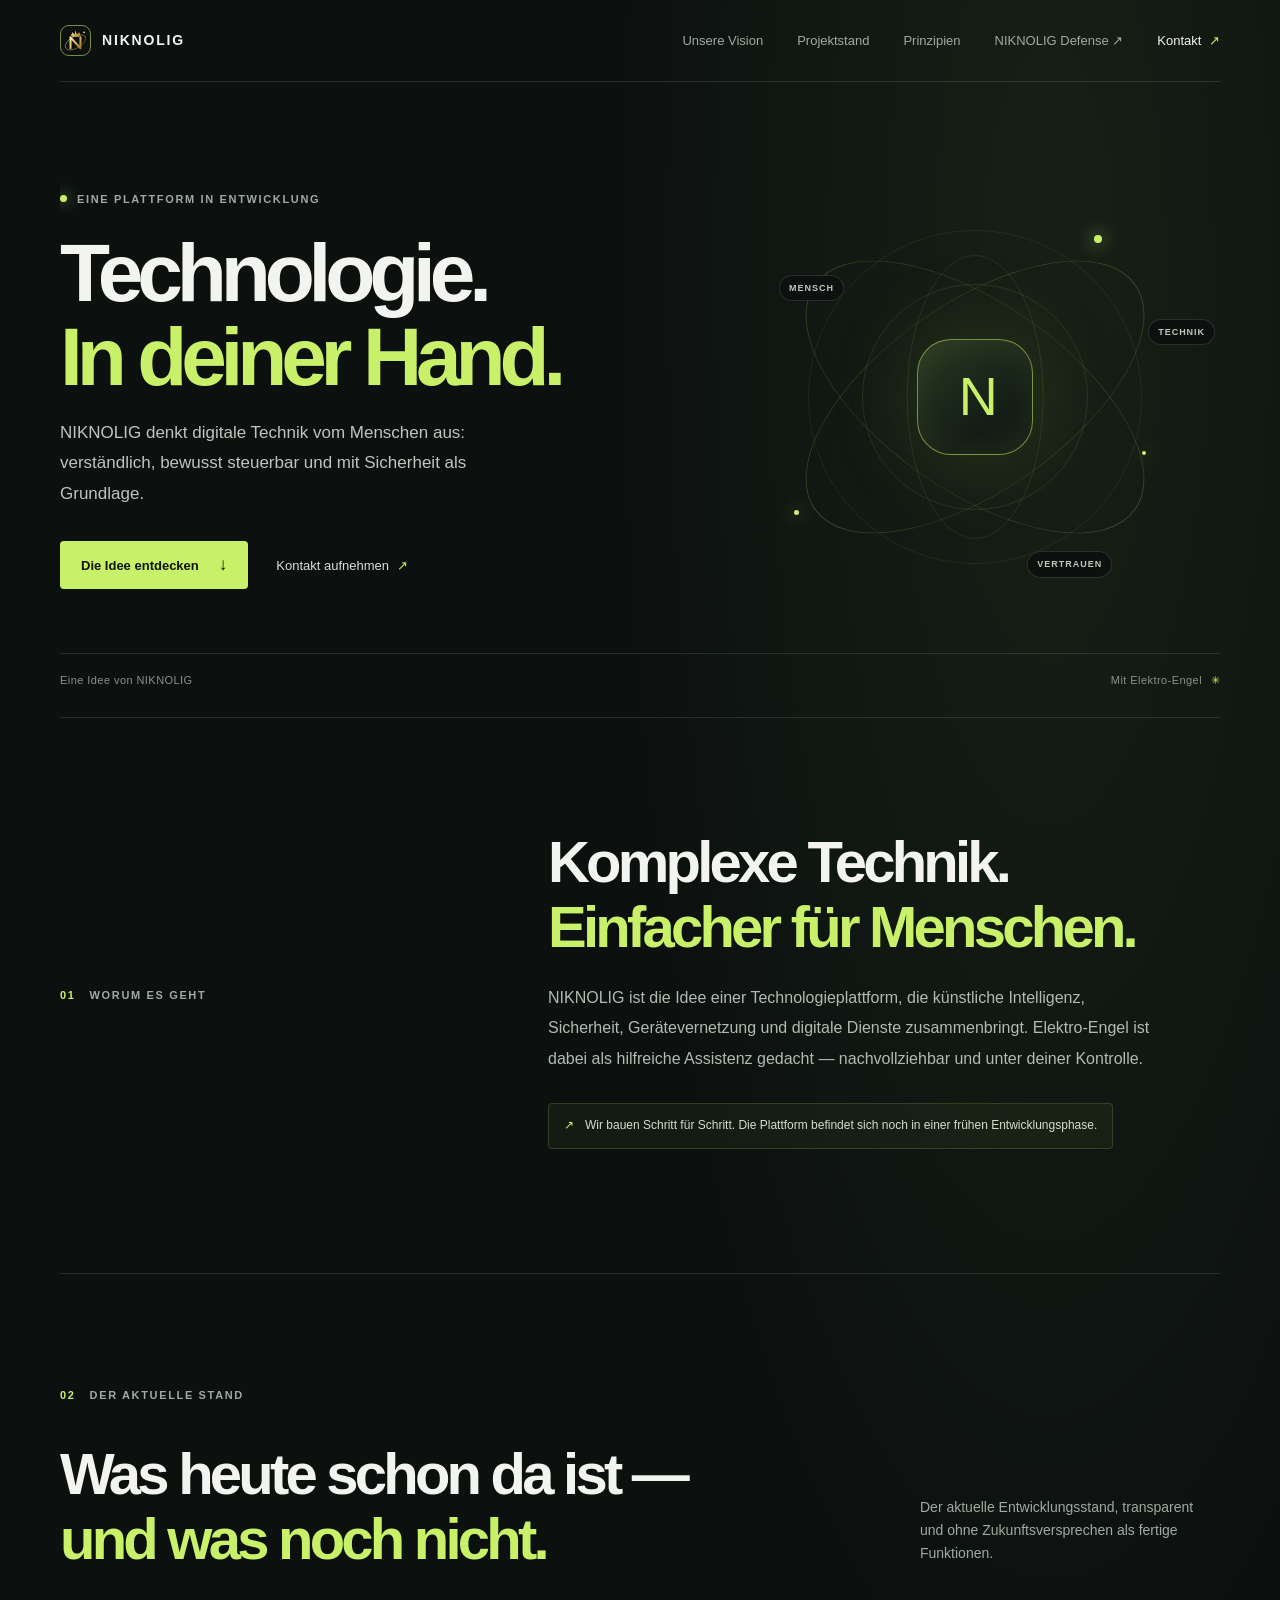
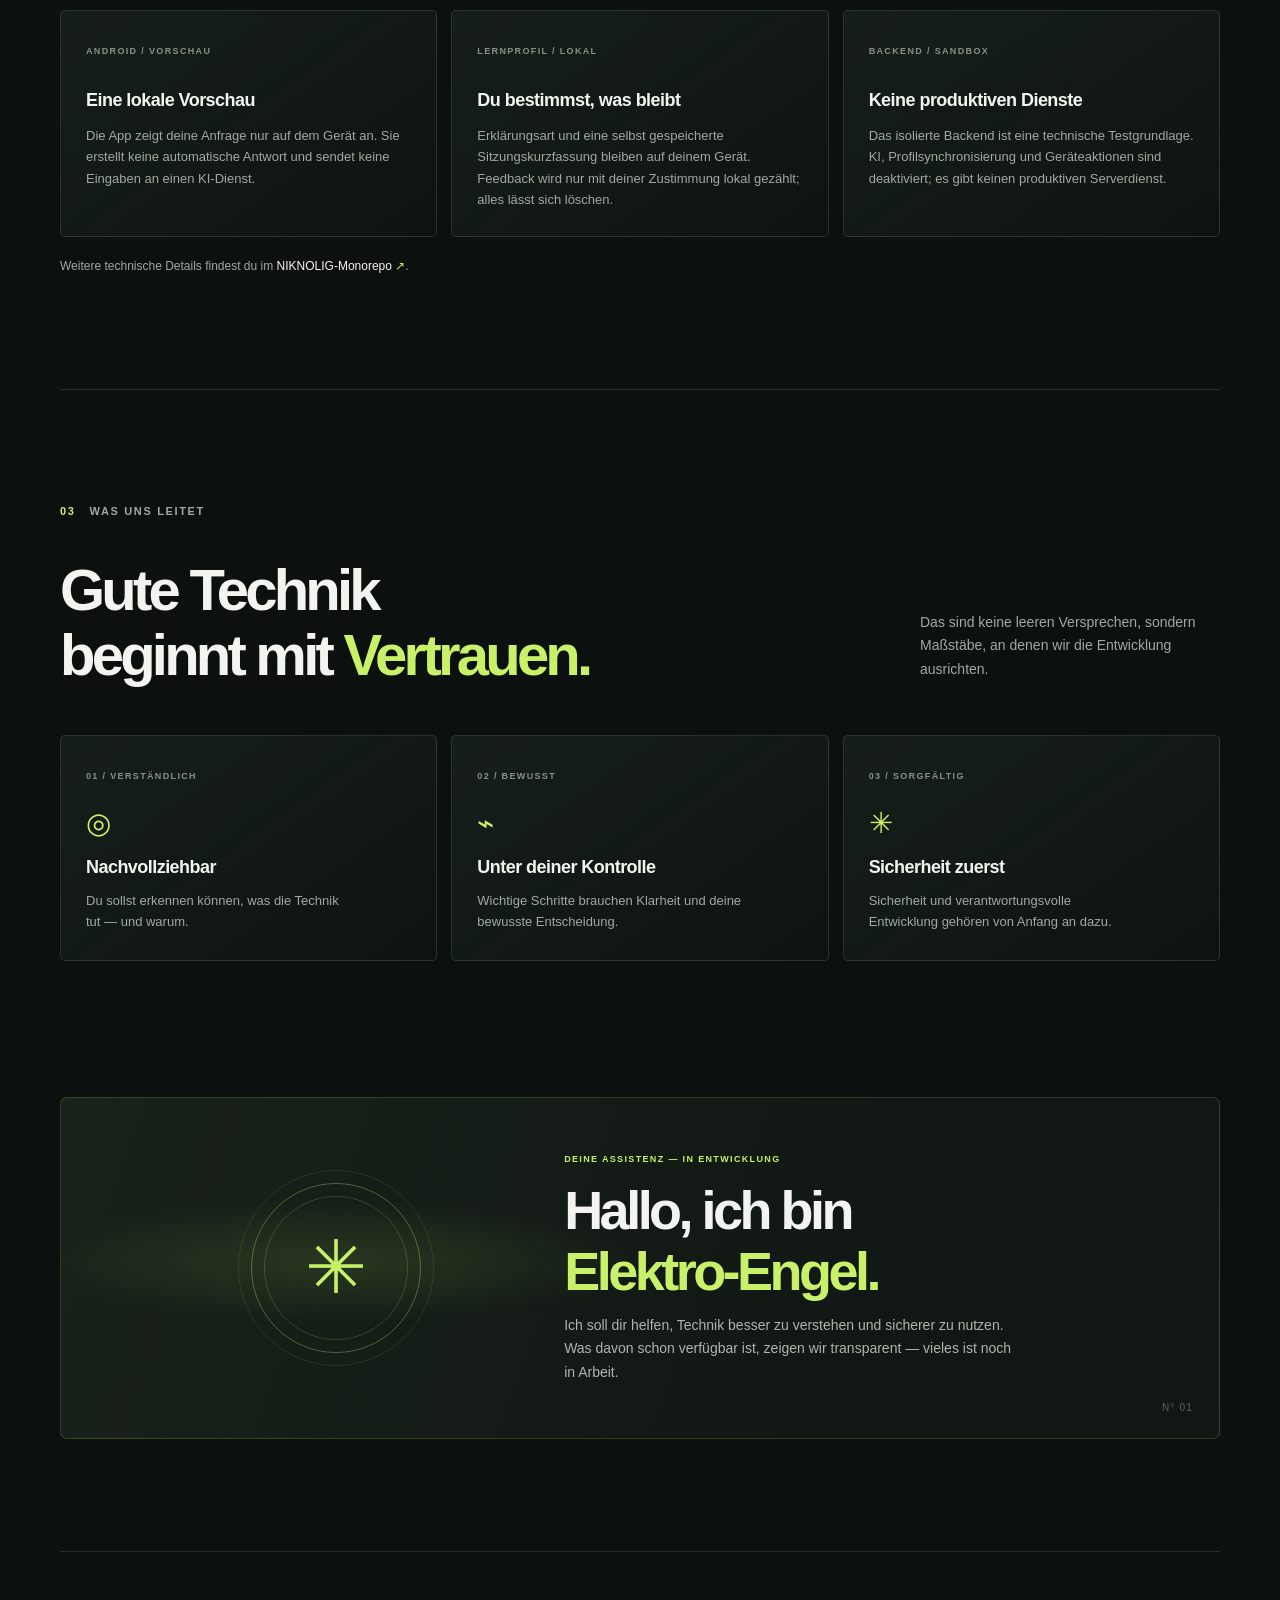
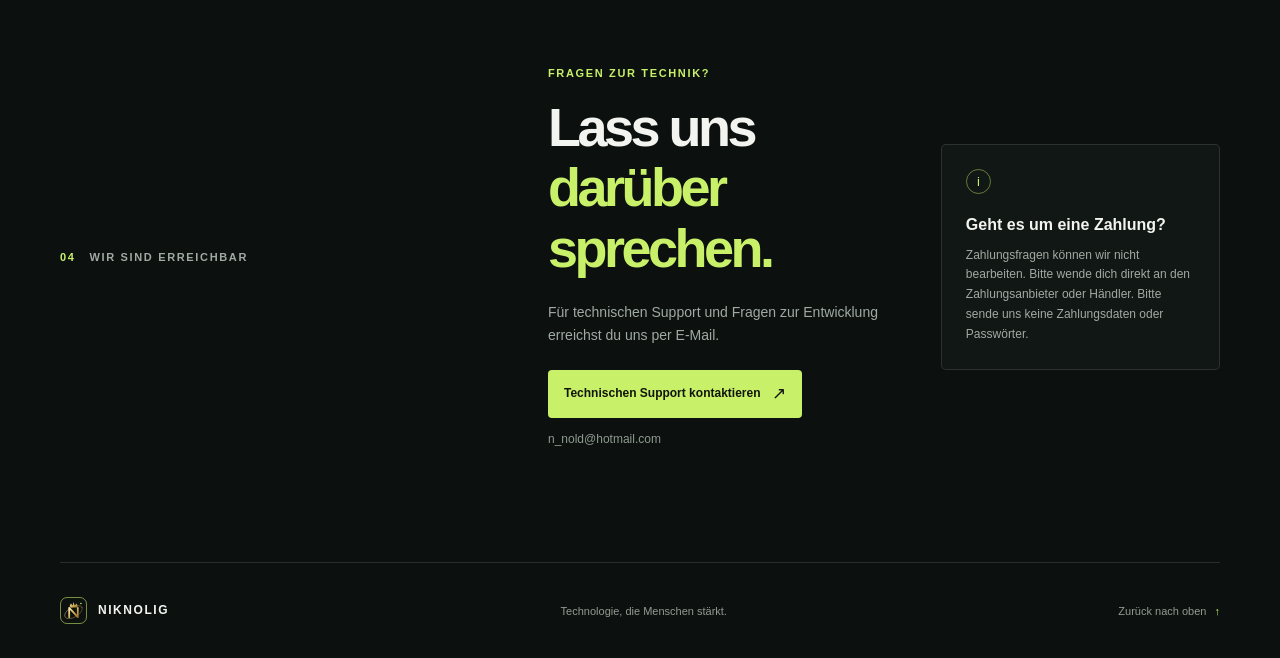
==== commit 469c12d1: "Update website with current monorepo status Co-authored-by: nikolausnold <339979236+nikolausnold@use" ====
--- a/index.html
+++ b/index.html
@@ -18,8 +18,9 @@
         </a>
         <nav aria-label="Hauptnavigation">
             <a href="#vision">Unsere Vision</a>
+            <a href="#projektstand">Projektstand</a>
             <a href="#prinzipien">Prinzipien</a>
-            <a href="https://nikolausnold.github.io/NIKNOLIG-Defense-Website/" target="_blank" rel="noopener noreferrer">NIKNOLIG Defense <span aria-hidden="true">↗</span></a>
+            <a href="https://nikolausnold.github.io/NIKNOLIG-Defense/" target="_blank" rel="noopener noreferrer">NIKNOLIG Defense <span aria-hidden="true">↗</span></a>
             <a class="nav-contact" href="#kontakt">Kontakt <span aria-hidden="true">↗</span></a>
         </nav>
     </header>
@@ -31,8 +32,8 @@
                 <h1 id="hero-title">Technologie.<br><span>In deiner Hand.</span></h1>
                 <p class="hero-intro">NIKNOLIG denkt digitale Technik vom Menschen aus: verständlich, bewusst steuerbar und mit Sicherheit als Grundlage.</p>
                 <div class="hero-actions">
-                    <a class="button button-primary" href="#download">Android-App &amp; Download <span aria-hidden="true">↓</span></a>
-                    <a class="text-link" href="#vision">Unsere Vision <span aria-hidden="true">↓</span></a>
+                    <a class="button button-primary" href="#vision">Die Idee entdecken <span aria-hidden="true">↓</span></a>
+                    <a class="text-link" href="#kontakt">Kontakt aufnehmen <span aria-hidden="true">↗</span></a>
                 </div>
             </div>
             <div class="hero-art" aria-hidden="true">
@@ -53,25 +54,40 @@
             </div>
         </section>
 
-        <section class="download section-wrap section-block" id="download" aria-labelledby="download-title">
-            <div class="section-kicker"><span>01</span> Android-App</div>
-            <div class="download-panel">
-                <div>
-                    <p class="eyebrow">NIKNOLIG für Android</p>
-                    <h2 id="download-title">Die App —<br><span>in Entwicklung.</span></h2>
-                    <p>Veröffentlichte Android-Versionen und Downloads findest du in den offiziellen GitHub-Releases.</p>
-                    <p class="download-status">Aktuell ist noch keine APK-Datei veröffentlicht.</p>
-                </div>
-                <a class="button button-primary" href="https://github.com/nikolausnold/NIKNOLIG/releases" target="_blank" rel="noopener noreferrer">Zu den App-Releases <span aria-hidden="true">↗</span></a>
-            </div>
-        </section>
-
         <section class="vision section-wrap section-block" id="vision" aria-labelledby="vision-title">
-            <div class="section-kicker"><span>02</span> Worum es geht</div>
+            <div class="section-kicker"><span>01</span> Worum es geht</div>
             <div class="vision-content">
                 <h2 id="vision-title">Komplexe Technik.<br><span>Einfacher für Menschen.</span></h2>
                 <p>NIKNOLIG ist die Idee einer Technologieplattform, die künstliche Intelligenz, Sicherheit, Gerätevernetzung und digitale Dienste zusammenbringt. Elektro-Engel ist dabei als hilfreiche Assistenz gedacht — nachvollziehbar und unter deiner Kontrolle.</p>
                 <p class="note"><span aria-hidden="true">↗</span> Wir bauen Schritt für Schritt. Die Plattform befindet sich noch in einer frühen Entwicklungsphase.</p>
+            </div>
+        </section>
+
+        <section class="project-status section-wrap section-block" id="projektstand" aria-labelledby="project-status-title">
+            <div class="section-kicker"><span>02</span> Der aktuelle Stand</div>
+            <div class="project-status-content">
+                <div class="project-status-heading">
+                    <h2 id="project-status-title">Was heute schon da ist —<br><span>und was noch nicht.</span></h2>
+                    <p>Der aktuelle Entwicklungsstand, transparent und ohne Zukunftsversprechen als fertige Funktionen.</p>
+                </div>
+                <div class="status-grid">
+                    <article class="status-card">
+                        <span class="card-number">ANDROID / VORSCHAU</span>
+                        <h3>Eine lokale Vorschau</h3>
+                        <p>Die App zeigt deine Anfrage nur auf dem Gerät an. Sie erstellt keine automatische Antwort und sendet keine Eingaben an einen KI-Dienst.</p>
+                    </article>
+                    <article class="status-card">
+                        <span class="card-number">LERNPROFIL / LOKAL</span>
+                        <h3>Du bestimmst, was bleibt</h3>
+                        <p>Erklärungsart und eine selbst gespeicherte Sitzungskurzfassung bleiben auf deinem Gerät. Feedback wird nur mit deiner Zustimmung lokal gezählt; alles lässt sich löschen.</p>
+                    </article>
+                    <article class="status-card">
+                        <span class="card-number">BACKEND / SANDBOX</span>
+                        <h3>Keine produktiven Dienste</h3>
+                        <p>Das isolierte Backend ist eine technische Testgrundlage. KI, Profilsynchronisierung und Geräteaktionen sind deaktiviert; es gibt keinen produktiven Serverdienst.</p>
+                    </article>
+                </div>
+                <p class="project-status-source">Weitere technische Details findest du im <a href="https://github.com/nikolausnold/NIKNOLIG">NIKNOLIG-Monorepo <span aria-hidden="true">↗</span></a>.</p>
             </div>
         </section>
 
--- a/styles.css
+++ b/styles.css
@@ -393,50 +393,6 @@
     border-top: 1px solid var(--line);
 }
 
-.download {
-    display: grid;
-    grid-template-columns: 0.8fr 1.2fr;
-    gap: 40px;
-}
-
-.download-panel {
-    display: flex;
-    align-items: center;
-    justify-content: space-between;
-    gap: 32px;
-    padding: 36px;
-    border: 1px solid rgba(200, 241, 105, 0.17);
-    border-radius: 5px;
-    background: linear-gradient(110deg, rgba(25, 34, 26, 0.9), rgba(17, 23, 20, 0.8));
-}
-
-.download-panel .eyebrow {
-    margin-bottom: 12px;
-    color: var(--accent);
-}
-
-.download-panel h2 {
-    margin-bottom: 14px;
-    font-size: clamp(38px, 4vw, 48px);
-}
-
-.download-panel p:not(.eyebrow) {
-    max-width: 410px;
-    margin-bottom: 10px;
-    color: #b1bbb2;
-    font-size: 14px;
-}
-
-.download-panel .download-status {
-    margin-bottom: 0;
-    color: var(--muted);
-    font-size: 12px;
-}
-
-.download-panel .button {
-    flex-shrink: 0;
-}
-
 .section-kicker {
     display: flex;
     align-items: center;
@@ -508,6 +464,74 @@
     font-size: 14px;
 }
 
+.project-status-content {
+    margin-top: 38px;
+}
+
+.project-status-heading {
+    display: flex;
+    align-items: end;
+    justify-content: space-between;
+    gap: 40px;
+}
+
+.project-status-heading h2 {
+    margin: 0;
+}
+
+.project-status-heading > p {
+    max-width: 300px;
+    margin-bottom: 7px;
+    color: var(--muted);
+    font-size: 14px;
+}
+
+.status-grid {
+    display: grid;
+    grid-template-columns: repeat(3, 1fr);
+    gap: 14px;
+    margin-top: 38px;
+}
+
+.status-card {
+    min-height: 210px;
+    padding: 25px;
+    border: 1px solid var(--line);
+    border-radius: 5px;
+    background: linear-gradient(145deg, rgba(24, 33, 29, 0.85), rgba(15, 21, 18, 0.65));
+}
+
+.status-card h3 {
+    margin: 24px 0 9px;
+    font-size: 18px;
+    font-weight: 600;
+    letter-spacing: -0.03em;
+}
+
+.status-card p {
+    margin-bottom: 0;
+    color: var(--muted);
+    font-size: 13px;
+}
+
+.project-status-source {
+    margin: 20px 0 0;
+    color: var(--muted);
+    font-size: 12px;
+}
+
+.project-status-source a {
+    color: var(--text);
+}
+
+.project-status-source a:hover {
+    color: var(--accent);
+}
+
+.project-status-source a span {
+    color: var(--accent);
+}
+
 .principle-grid {
     display: grid;
     grid-template-columns: repeat(3, 1fr);
@@ -736,7 +760,6 @@
         margin-right: -45px;
     }
 
-    .download,
     .vision,
     .contact {
         grid-template-columns: 1fr;
@@ -749,7 +772,17 @@
         gap: 12px;
     }
 
+    .project-status-heading {
+        align-items: start;
+        flex-direction: column;
+        gap: 12px;
+    }
+
     .principles-heading > p {
+        max-width: 480px;
+    }
+
+    .project-status-heading > p {
         max-width: 480px;
     }
 
@@ -775,7 +808,8 @@
     }
 
     .site-header nav a:nth-child(1),
-    .site-header nav a:nth-child(2) {
+    .site-header nav a:nth-child(3),
+    .site-header nav a:nth-child(4) {
         display: none;
     }
 
@@ -839,6 +873,21 @@
         margin-top: 30px;
     }
 
+    .project-status-content {
+        margin-top: 24px;
+    }
+
+    .status-grid {
+        grid-template-columns: 1fr;
+        gap: 10px;
+        margin-top: 30px;
+    }
+
+    .status-card {
+        min-height: 0;
+        padding: 21px;
+    }
+
     .principle-card {
         min-height: 0;
         padding: 21px;
@@ -877,12 +926,6 @@
         gap: 26px;
     }
 
-    .download-panel {
-        align-items: flex-start;
-        flex-direction: column;
-        padding: 26px;
-    }
-
     .site-footer {
         min-height: 82px;
     }
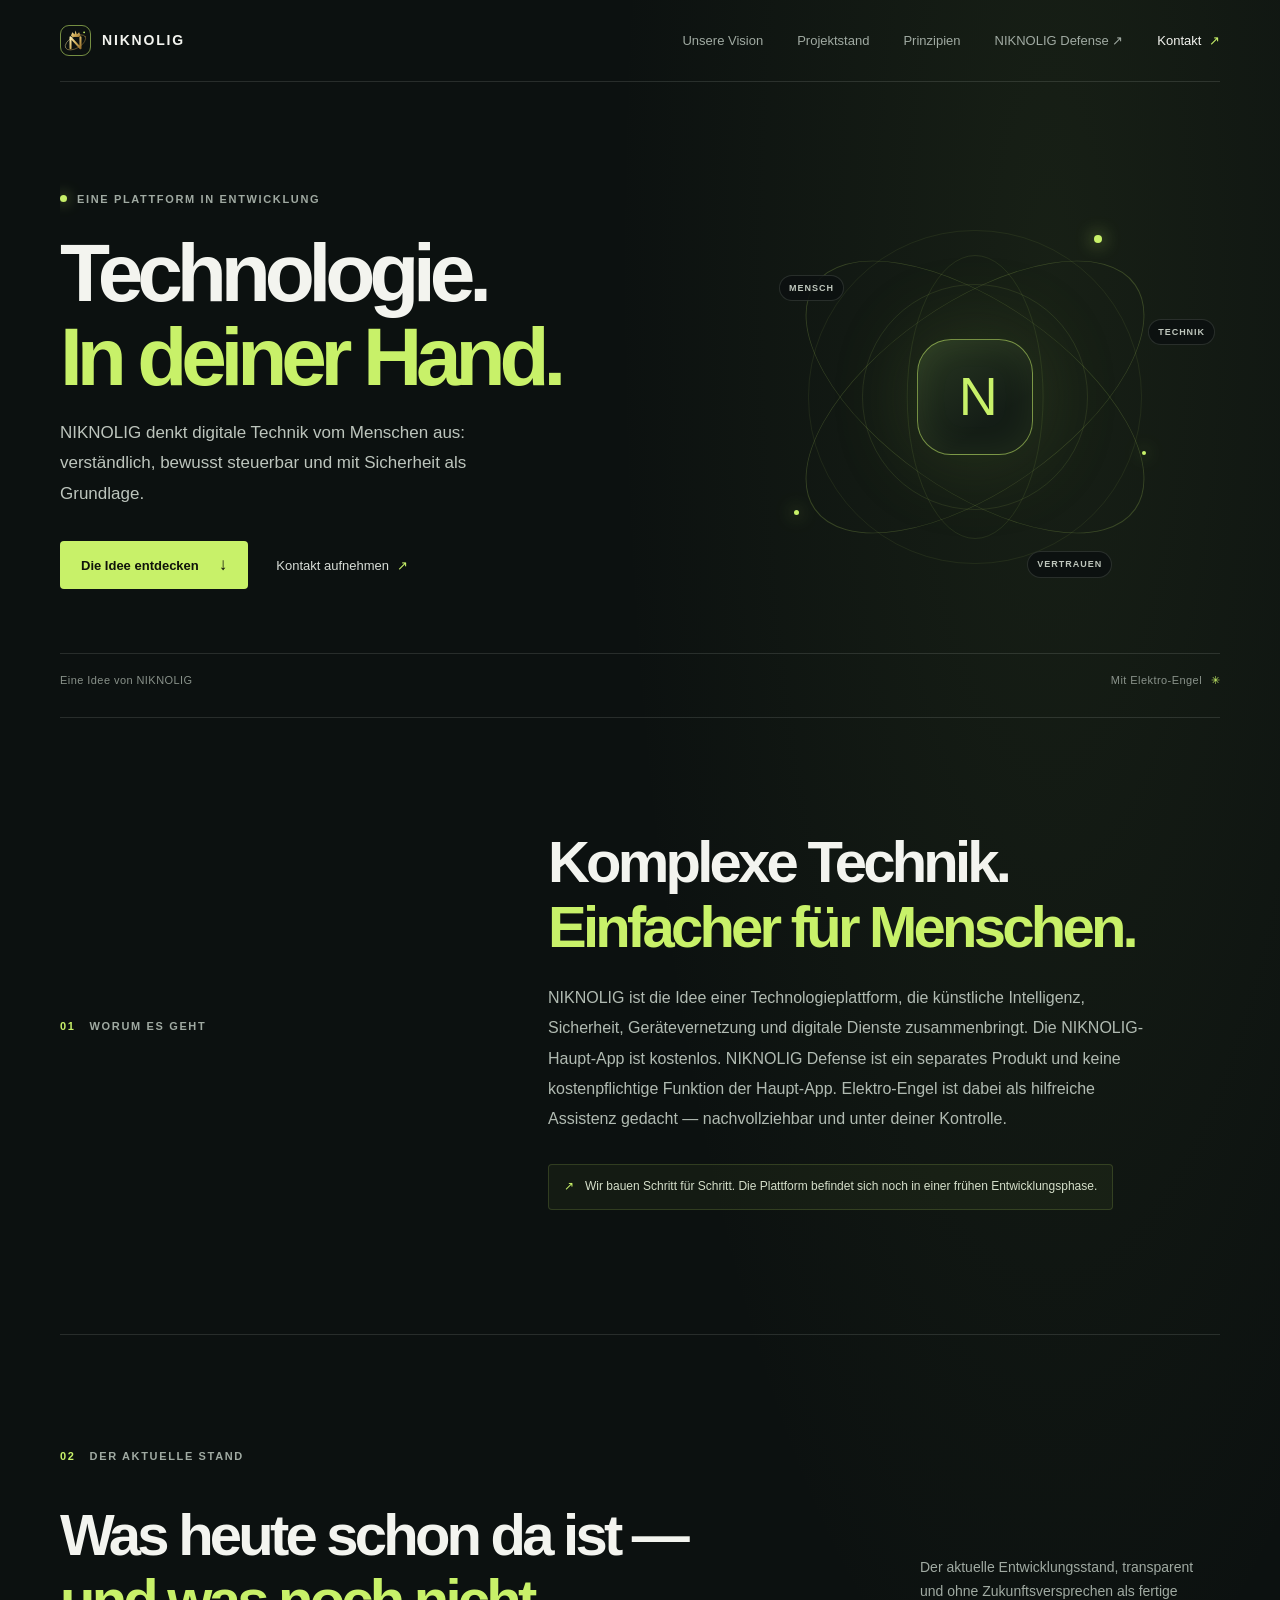
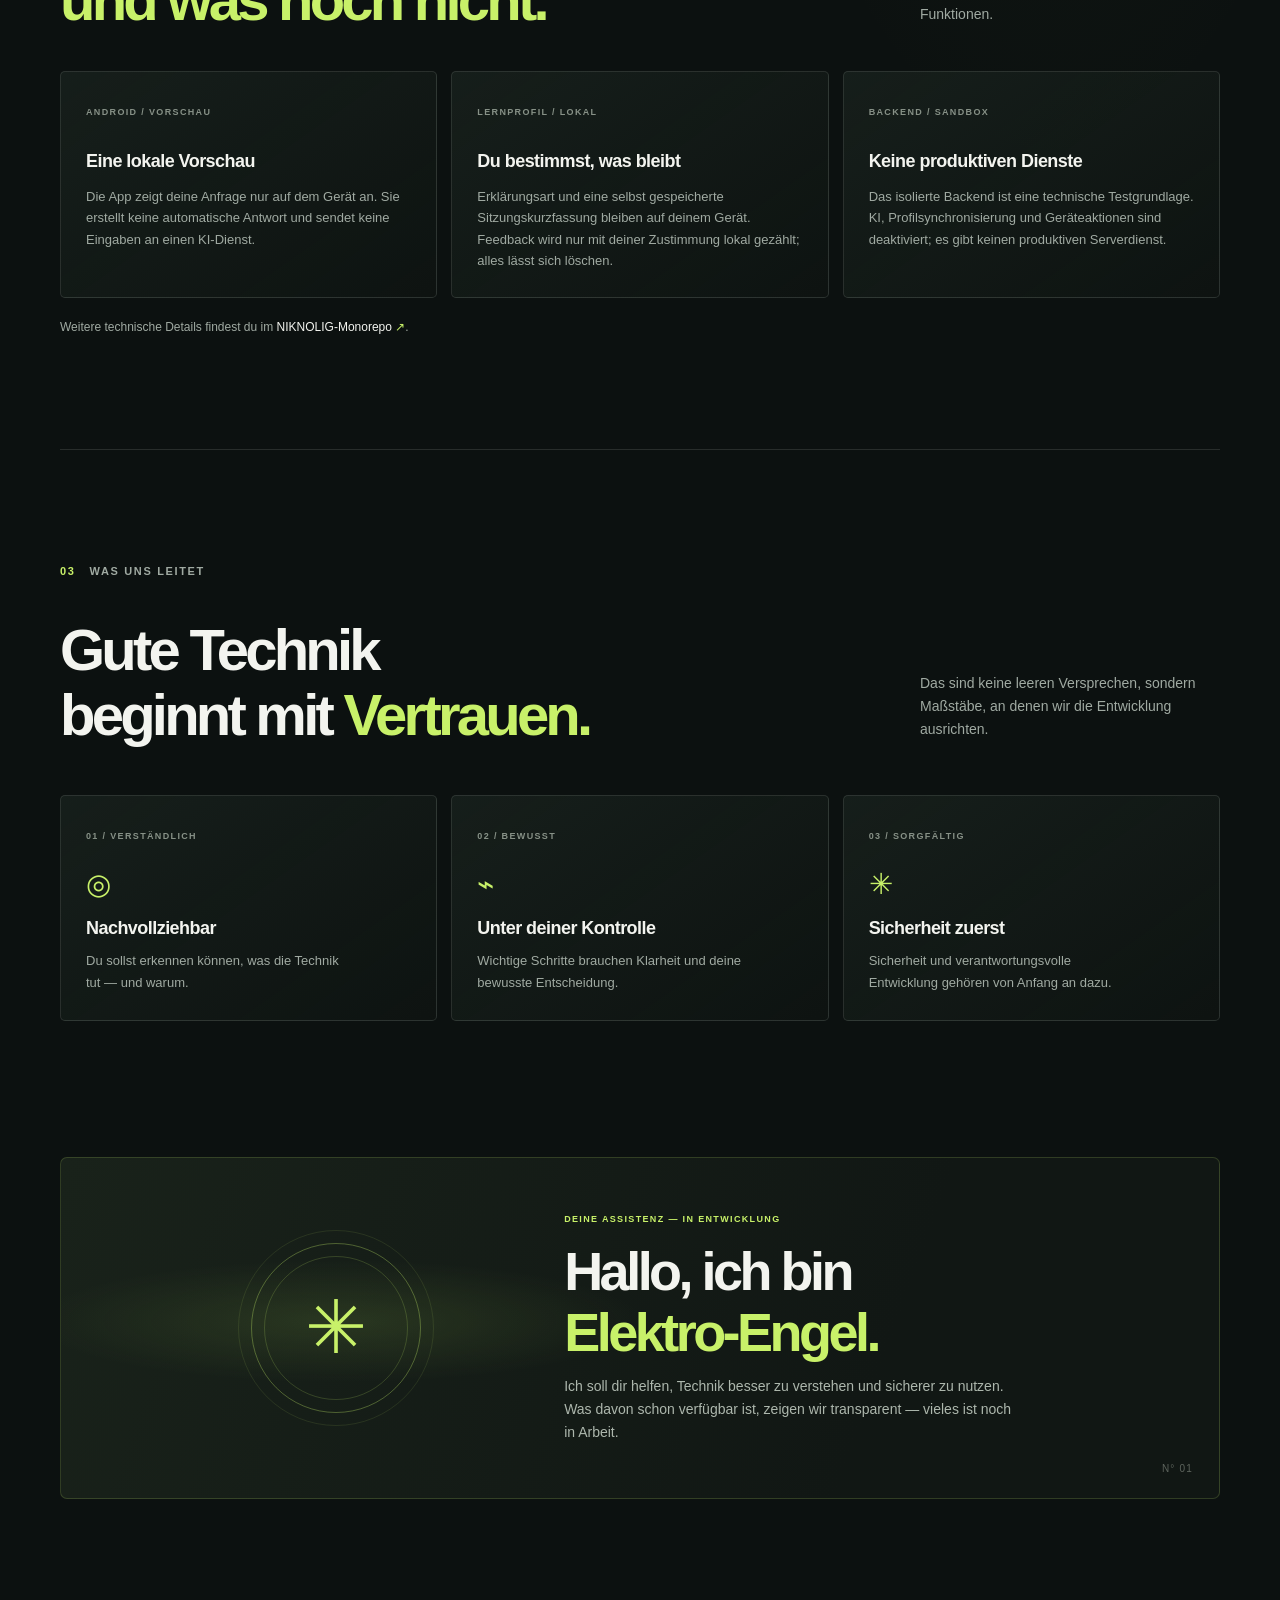
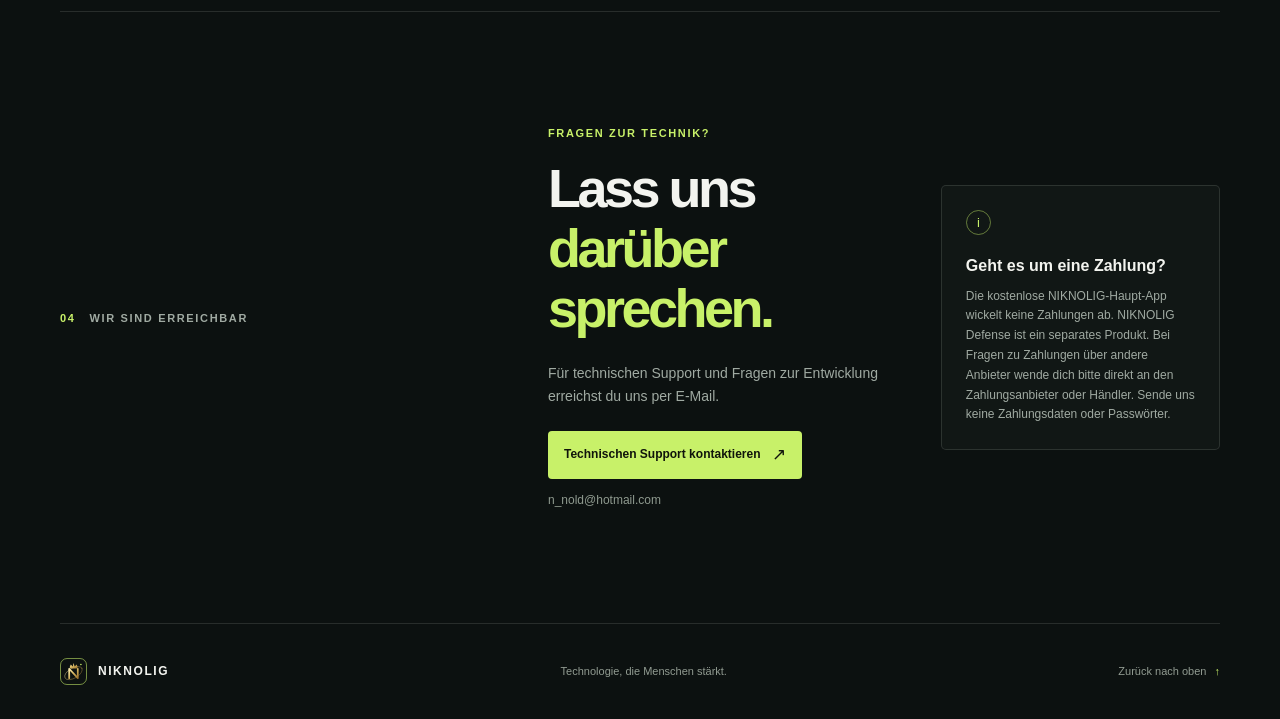
==== commit dc5ec4b7: "Clarify release gates and product identity Co-authored-by: nikolausnold <339979236+nikolausnold@user" ====
--- a/index.html
+++ b/index.html
@@ -20,7 +20,7 @@
             <a href="#vision">Unsere Vision</a>
             <a href="#projektstand">Projektstand</a>
             <a href="#prinzipien">Prinzipien</a>
-            <a href="https://nikolausnold.github.io/NIKNOLIG-Defense/" target="_blank" rel="noopener noreferrer">NIKNOLIG Defense <span aria-hidden="true">↗</span></a>
+            <a href="https://defense.niknolig.com/" target="_blank" rel="noopener noreferrer">NIKNOLIG Defense <span aria-hidden="true">↗</span></a>
             <a class="nav-contact" href="#kontakt">Kontakt <span aria-hidden="true">↗</span></a>
         </nav>
     </header>
@@ -58,7 +58,7 @@
             <div class="section-kicker"><span>01</span> Worum es geht</div>
             <div class="vision-content">
                 <h2 id="vision-title">Komplexe Technik.<br><span>Einfacher für Menschen.</span></h2>
-                <p>NIKNOLIG ist die Idee einer Technologieplattform, die künstliche Intelligenz, Sicherheit, Gerätevernetzung und digitale Dienste zusammenbringt. Elektro-Engel ist dabei als hilfreiche Assistenz gedacht — nachvollziehbar und unter deiner Kontrolle.</p>
+                <p>NIKNOLIG ist die Idee einer Technologieplattform, die künstliche Intelligenz, Sicherheit, Gerätevernetzung und digitale Dienste zusammenbringt. Die NIKNOLIG-Haupt-App ist kostenlos. NIKNOLIG Defense ist ein separates Produkt und keine kostenpflichtige Funktion der Haupt-App. Elektro-Engel ist dabei als hilfreiche Assistenz gedacht — nachvollziehbar und unter deiner Kontrolle.</p>
                 <p class="note"><span aria-hidden="true">↗</span> Wir bauen Schritt für Schritt. Die Plattform befindet sich noch in einer frühen Entwicklungsphase.</p>
             </div>
         </section>
@@ -144,7 +144,7 @@
                 <aside class="payment-note" aria-label="Hinweis zu Zahlungsfragen">
                     <span class="payment-icon" aria-hidden="true">i</span>
                     <h3>Geht es um eine Zahlung?</h3>
-                    <p>Zahlungsfragen können wir nicht bearbeiten. Bitte wende dich direkt an den Zahlungsanbieter oder Händler. Bitte sende uns keine Zahlungsdaten oder Passwörter.</p>
+                    <p>Die kostenlose NIKNOLIG-Haupt-App wickelt keine Zahlungen ab. NIKNOLIG Defense ist ein separates Produkt. Bei Fragen zu Zahlungen über andere Anbieter wende dich bitte direkt an den Zahlungsanbieter oder Händler. Sende uns keine Zahlungsdaten oder Passwörter.</p>
                 </aside>
             </div>
         </section>
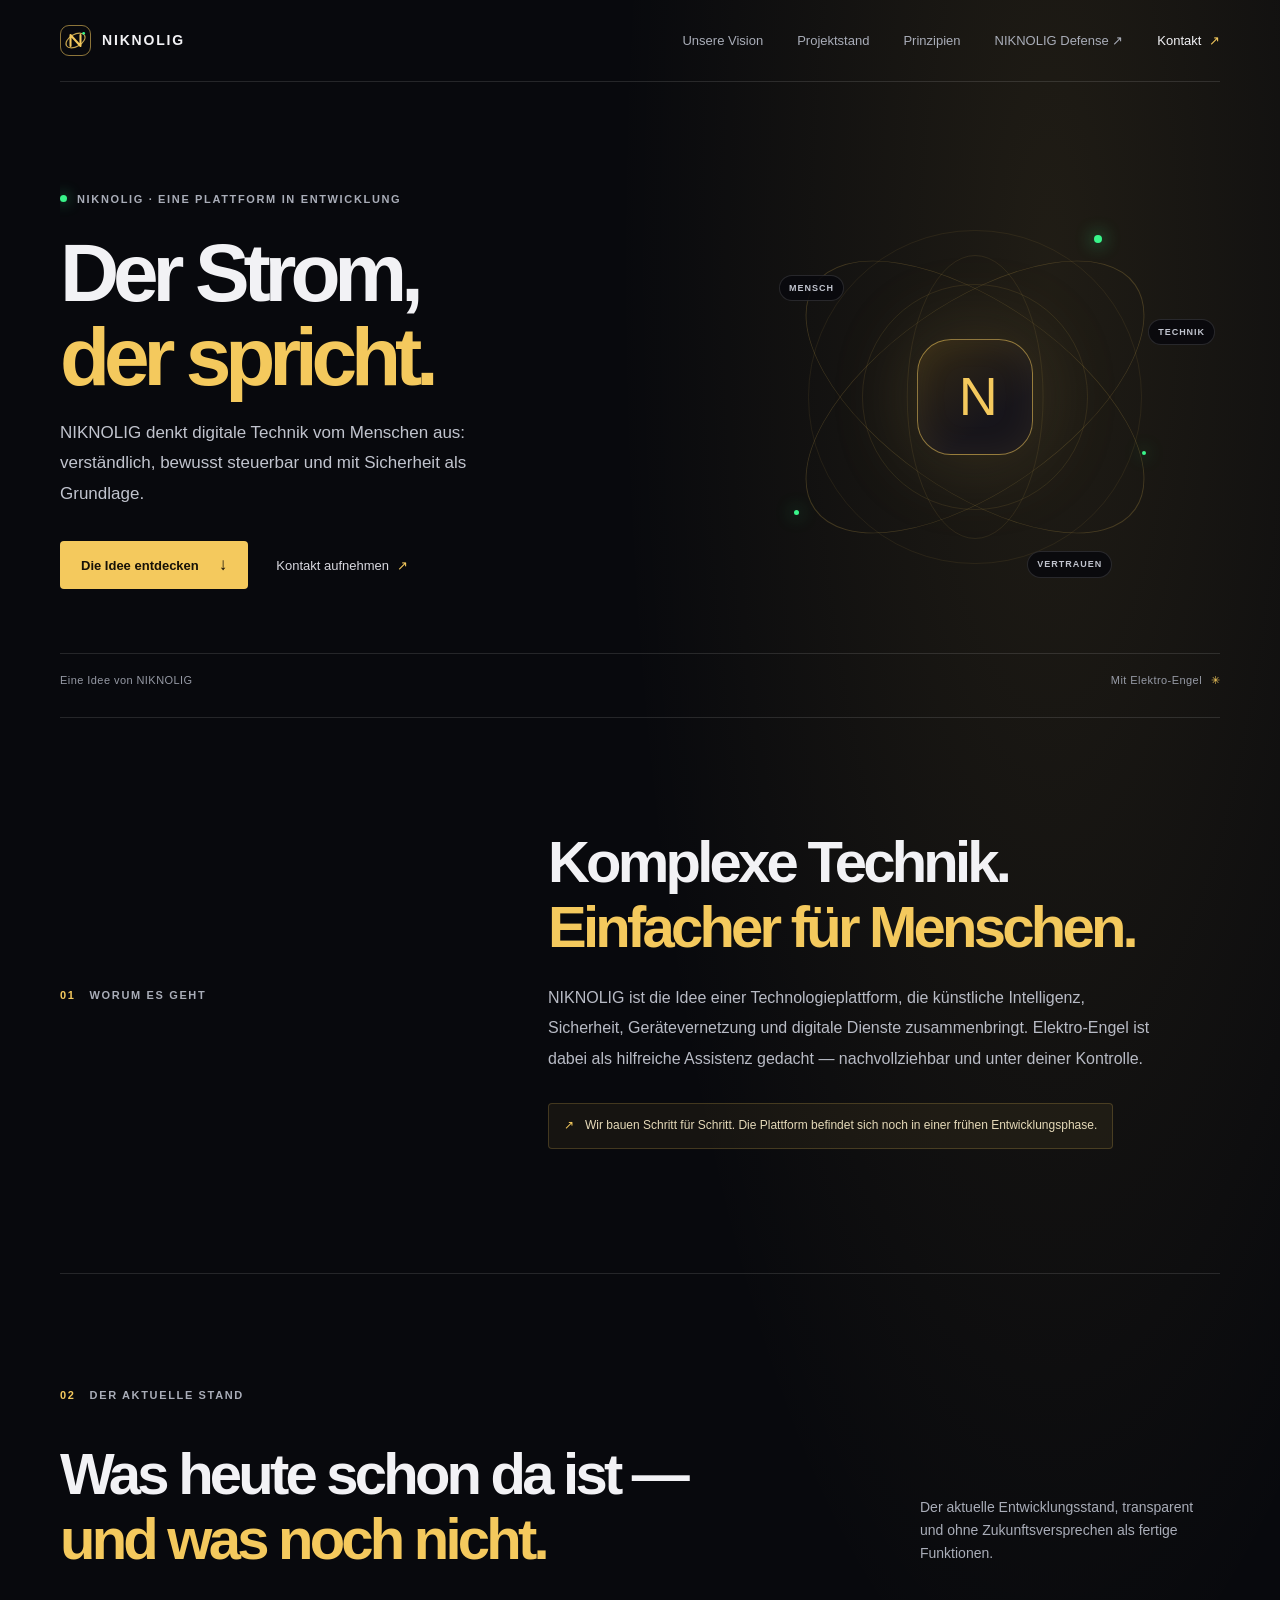
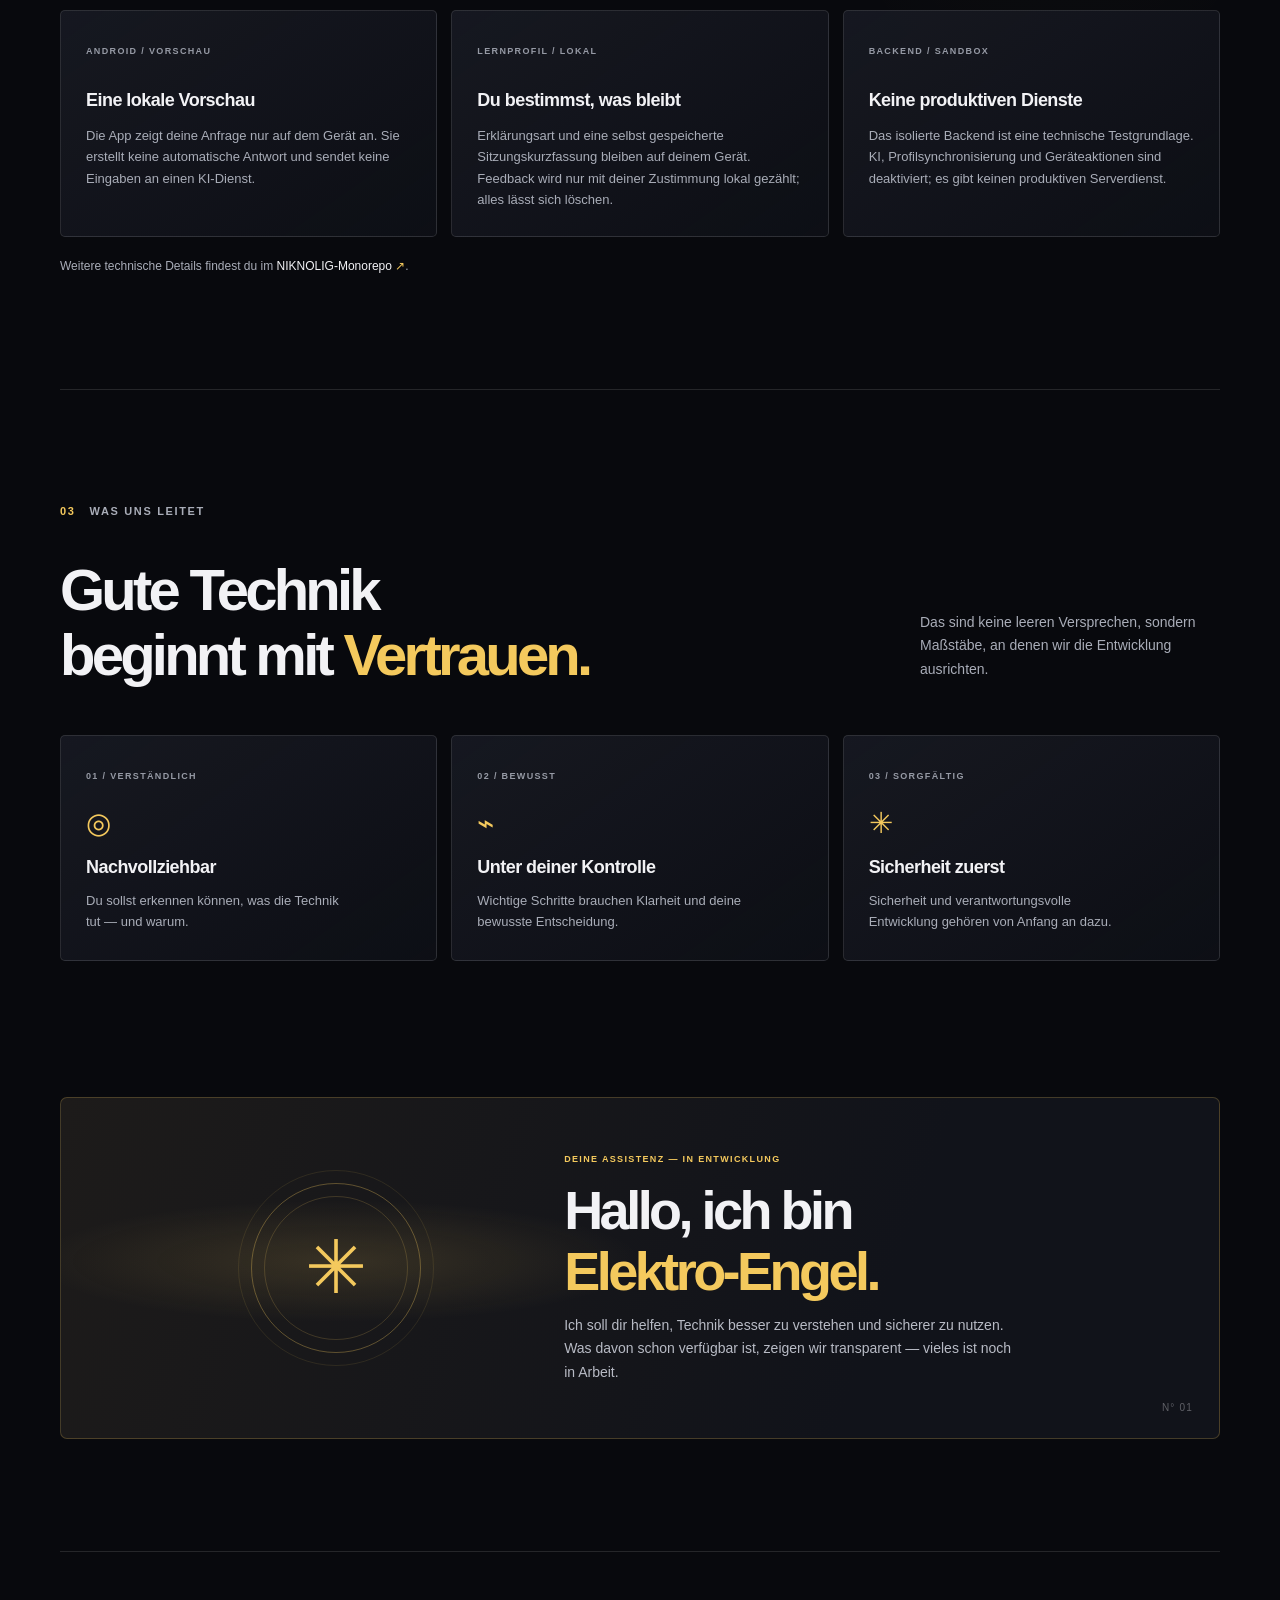
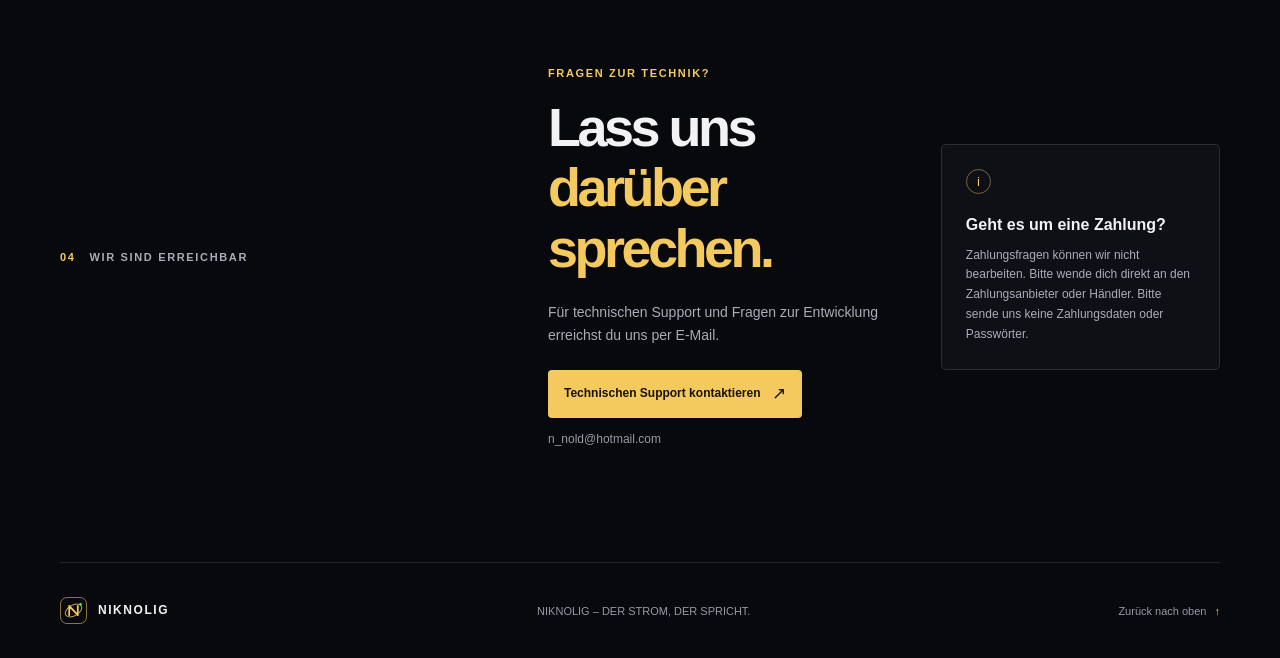
==== commit bb028ae4: "Align website and Android brand palette Co-authored-by: nikolausnold <339979236+nikolausnold@users.n" ====
--- a/index.html
+++ b/index.html
@@ -3,9 +3,9 @@
 <head>
     <meta charset="utf-8">
     <meta name="viewport" content="width=device-width, initial-scale=1">
-    <meta name="theme-color" content="#0c1110">
+    <meta name="theme-color" content="#08090D">
     <meta name="description" content="NIKNOLIG entwickelt mit Elektro-Engel eine verständliche, kontrollierbare Technologieplattform.">
-    <title>NIKNOLIG — Technologie, die dir gehört</title>
+    <title>NIKNOLIG – Der Strom, der spricht.</title>
     <link rel="icon" type="image/svg+xml" href="assets/niknolig-mark.svg">
     <link rel="stylesheet" href="styles.css">
 </head>
@@ -28,8 +28,8 @@
     <main id="main">
         <section class="hero section-wrap" id="start" aria-labelledby="hero-title">
             <div class="hero-copy">
-                <p class="eyebrow"><span class="status-dot" aria-hidden="true"></span> Eine Plattform in Entwicklung</p>
-                <h1 id="hero-title">Technologie.<br><span>In deiner Hand.</span></h1>
+                <p class="eyebrow"><span class="status-dot" aria-hidden="true"></span> NIKNOLIG · Eine Plattform in Entwicklung</p>
+                <h1 id="hero-title">Der Strom,<br><span>der spricht.</span></h1>
                 <p class="hero-intro">NIKNOLIG denkt digitale Technik vom Menschen aus: verständlich, bewusst steuerbar und mit Sicherheit als Grundlage.</p>
                 <div class="hero-actions">
                     <a class="button button-primary" href="#vision">Die Idee entdecken <span aria-hidden="true">↓</span></a>
@@ -58,7 +58,7 @@
             <div class="section-kicker"><span>01</span> Worum es geht</div>
             <div class="vision-content">
                 <h2 id="vision-title">Komplexe Technik.<br><span>Einfacher für Menschen.</span></h2>
-                <p>NIKNOLIG ist die Idee einer Technologieplattform, die künstliche Intelligenz, Sicherheit, Gerätevernetzung und digitale Dienste zusammenbringt. Die NIKNOLIG-Haupt-App ist kostenlos. NIKNOLIG Defense ist ein separates Produkt und keine kostenpflichtige Funktion der Haupt-App. Elektro-Engel ist dabei als hilfreiche Assistenz gedacht — nachvollziehbar und unter deiner Kontrolle.</p>
+                <p>NIKNOLIG ist die Idee einer Technologieplattform, die künstliche Intelligenz, Sicherheit, Gerätevernetzung und digitale Dienste zusammenbringt. Elektro-Engel ist dabei als hilfreiche Assistenz gedacht — nachvollziehbar und unter deiner Kontrolle.</p>
                 <p class="note"><span aria-hidden="true">↗</span> Wir bauen Schritt für Schritt. Die Plattform befindet sich noch in einer frühen Entwicklungsphase.</p>
             </div>
         </section>
@@ -144,7 +144,7 @@
                 <aside class="payment-note" aria-label="Hinweis zu Zahlungsfragen">
                     <span class="payment-icon" aria-hidden="true">i</span>
                     <h3>Geht es um eine Zahlung?</h3>
-                    <p>Die kostenlose NIKNOLIG-Haupt-App wickelt keine Zahlungen ab. NIKNOLIG Defense ist ein separates Produkt. Bei Fragen zu Zahlungen über andere Anbieter wende dich bitte direkt an den Zahlungsanbieter oder Händler. Sende uns keine Zahlungsdaten oder Passwörter.</p>
+                    <p>Zahlungsfragen können wir nicht bearbeiten. Bitte wende dich direkt an den Zahlungsanbieter oder Händler. Bitte sende uns keine Zahlungsdaten oder Passwörter.</p>
                 </aside>
             </div>
         </section>
@@ -155,7 +155,7 @@
             <span class="brand-mark" aria-hidden="true"><img src="assets/niknolig-mark.svg" alt=""></span>
             <span>NIKNOLIG</span>
         </a>
-        <p>Technologie, die Menschen stärkt.</p>
+        <p>NIKNOLIG – DER STROM, DER SPRICHT.</p>
         <a class="back-top" href="#start">Zurück nach oben <span aria-hidden="true">↑</span></a>
     </footer>
 </body>
--- a/styles.css
+++ b/styles.css
@@ -1,13 +1,14 @@
 :root {
     color-scheme: dark;
-    --background: #0c1110;
-    --surface: #131a17;
-    --surface-raised: #18211d;
-    --text: #f3f4ef;
-    --muted: #a0aaa2;
-    --accent: #c8f169;
-    --accent-dark: #a6cf4d;
-    --line: rgba(235, 244, 232, 0.12);
+    --background: #08090D;
+    --surface: #11131A;
+    --surface-raised: #181A23;
+    --text: #F2F2F5;
+    --muted: #A9ADB8;
+    --accent: #F4C95D;
+    --accent-dark: #D6AA39;
+    --energy: #39F58A;
+    --line: rgba(242, 242, 245, 0.12);
     --content-width: 1160px;
     font-family: "DM Sans", "Segoe UI", sans-serif;
     font-synthesis: none;
@@ -28,7 +29,7 @@
 body {
     margin: 0;
     background:
-        radial-gradient(ellipse at 82% 7%, rgba(106, 138, 62, 0.12), transparent 27rem),
+        radial-gradient(ellipse at 82% 7%, rgba(244, 201, 93, 0.1), transparent 27rem),
         var(--background);
     color: var(--text);
     font-size: 16px;
@@ -89,7 +90,7 @@
     width: 31px;
     height: 31px;
     place-items: center;
-    border: 1px solid rgba(200, 241, 105, 0.56);
+    border: 1px solid rgba(244, 201, 93, 0.56);
     border-radius: 9px;
 }
 
@@ -168,8 +169,8 @@
     width: 7px;
     height: 7px;
     border-radius: 50%;
-    background: var(--accent);
-    box-shadow: 0 0 14px rgba(200, 241, 105, 0.75);
+    background: var(--energy);
+    box-shadow: 0 0 14px rgba(57, 245, 138, 0.75);
 }
 
 h1,
@@ -200,7 +201,7 @@
 
 .hero-intro {
     max-width: 475px;
-    color: #bdc5bd;
+    color: #C1C4CE;
     font-size: 17px;
     line-height: 1.8;
 }
@@ -232,11 +233,11 @@
 
 .button-primary {
     background: var(--accent);
-    color: #10140b;
+    color: #171208;
 }
 
 .button-primary:hover {
-    background: #d8ff87;
+    background: #FFDA78;
 }
 
 .button span {
@@ -244,7 +245,7 @@
 }
 
 .text-link {
-    color: #d9ded8;
+    color: #D9D9E0;
     font-size: 13px;
 }
 
@@ -265,20 +266,20 @@
 .hero-art::after {
     position: absolute;
     inset: 16%;
-    border: 1px solid rgba(200, 241, 105, 0.08);
+    border: 1px solid rgba(244, 201, 93, 0.08);
     border-radius: 50%;
     content: "";
 }
 
 .hero-art::after {
     inset: 27%;
-    border-color: rgba(200, 241, 105, 0.1);
+    border-color: rgba(244, 201, 93, 0.1);
 }
 
 .orbit {
     position: absolute;
     inset: 10%;
-    border: 1px solid rgba(200, 241, 105, 0.2);
+    border: 1px solid rgba(244, 201, 93, 0.2);
     border-radius: 50%;
     transform: rotate(-35deg) scaleY(0.48);
 }
@@ -289,7 +290,7 @@
 
 .orbit-three {
     inset: 21%;
-    border-color: rgba(200, 241, 105, 0.13);
+    border-color: rgba(244, 201, 93, 0.13);
     transform: rotate(90deg) scaleY(0.48);
 }
 
@@ -302,10 +303,10 @@
     height: 116px;
     place-items: center;
     transform: translate(-50%, -50%);
-    border: 1px solid rgba(200, 241, 105, 0.54);
+    border: 1px solid rgba(244, 201, 93, 0.54);
     border-radius: 34px;
-    background: linear-gradient(145deg, #293822, #141d16 68%);
-    box-shadow: 0 0 90px rgba(159, 215, 77, 0.17), inset 0 0 34px rgba(200, 241, 105, 0.07);
+    background: linear-gradient(145deg, #332914, #17151B 68%);
+    box-shadow: 0 0 90px rgba(244, 201, 93, 0.17), inset 0 0 34px rgba(244, 201, 93, 0.07);
     color: var(--accent);
     font-family: "Manrope", "Segoe UI", sans-serif;
     font-size: 54px;
@@ -316,10 +317,10 @@
 .orbit-label {
     position: absolute;
     padding: 5px 9px;
-    border: 1px solid rgba(231, 242, 225, 0.13);
+    border: 1px solid rgba(242, 242, 245, 0.13);
     border-radius: 20px;
-    background: rgba(12, 17, 16, 0.88);
-    color: #bfc7bd;
+    background: rgba(8, 9, 13, 0.88);
+    color: #C1C4CE;
     font-size: 9px;
     font-weight: 700;
     letter-spacing: 0.11em;
@@ -345,8 +346,8 @@
     width: 8px;
     height: 8px;
     border-radius: 50%;
-    background: var(--accent);
-    box-shadow: 0 0 17px rgba(200, 241, 105, 0.9);
+    background: var(--energy);
+    box-shadow: 0 0 17px rgba(57, 245, 138, 0.9);
 }
 
 .spark-one {
@@ -377,7 +378,7 @@
     justify-content: space-between;
     padding-top: 17px;
     border-top: 1px solid var(--line);
-    color: #89928a;
+    color: #969AA5;
     font-size: 11px;
     letter-spacing: 0.04em;
 }
@@ -423,7 +424,7 @@
 
 .vision-content > p:not(.note) {
     max-width: 610px;
-    color: #b1bbb2;
+    color: #B8BBC5;
     font-size: 16px;
     line-height: 1.9;
 }
@@ -434,10 +435,10 @@
     gap: 11px;
     margin-top: 13px;
     padding: 12px 15px;
-    border: 1px solid rgba(200, 241, 105, 0.16);
+    border: 1px solid rgba(244, 201, 93, 0.2);
     border-radius: 4px;
-    background: rgba(200, 241, 105, 0.045);
-    color: #d4dec9;
+    background: rgba(244, 201, 93, 0.06);
+    color: #E5D9B8;
     font-size: 12px;
 }
 
@@ -498,7 +499,7 @@
     padding: 25px;
     border: 1px solid var(--line);
     border-radius: 5px;
-    background: linear-gradient(145deg, rgba(24, 33, 29, 0.85), rgba(15, 21, 18, 0.65));
+    background: linear-gradient(145deg, rgba(24, 26, 35, 0.9), rgba(15, 17, 24, 0.75));
 }
 
 .status-card h3 {
@@ -544,11 +545,11 @@
     padding: 25px;
     border: 1px solid var(--line);
     border-radius: 5px;
-    background: linear-gradient(145deg, rgba(24, 33, 29, 0.85), rgba(15, 21, 18, 0.65));
+    background: linear-gradient(145deg, rgba(24, 26, 35, 0.9), rgba(15, 17, 24, 0.75));
 }
 
 .card-number {
-    color: #879187;
+    color: #969AA5;
     font-size: 9px;
 }
 
@@ -589,11 +590,11 @@
     gap: 45px;
     overflow: hidden;
     padding: 48px 8%;
-    border: 1px solid rgba(200, 241, 105, 0.17);
+    border: 1px solid rgba(244, 201, 93, 0.22);
     border-radius: 7px;
     background:
-        radial-gradient(ellipse at 24% 48%, rgba(119, 155, 66, 0.2), transparent 19rem),
-        linear-gradient(110deg, #19221a, #111714 70%);
+        radial-gradient(ellipse at 24% 48%, rgba(244, 201, 93, 0.14), transparent 19rem),
+        linear-gradient(110deg, #1D1B1A, #11131A 70%);
 }
 
 .assistant-symbol {
@@ -603,7 +604,7 @@
     height: 170px;
     place-items: center;
     justify-self: center;
-    border: 1px solid rgba(200, 241, 105, 0.32);
+    border: 1px solid rgba(244, 201, 93, 0.32);
     border-radius: 50%;
     color: var(--accent);
     font-size: 74px;
@@ -613,14 +614,14 @@
 .assistant-symbol::after {
     position: absolute;
     inset: 12px;
-    border: 1px solid rgba(200, 241, 105, 0.18);
+    border: 1px solid rgba(244, 201, 93, 0.18);
     border-radius: 50%;
     content: "";
 }
 
 .assistant-symbol::after {
     inset: -14px;
-    border-color: rgba(200, 241, 105, 0.1);
+    border-color: rgba(244, 201, 93, 0.1);
 }
 
 .assistant-panel .eyebrow {
@@ -637,7 +638,7 @@
 .assistant-panel div > p:last-child {
     max-width: 460px;
     margin-bottom: 0;
-    color: #adb7ad;
+    color: #B8BBC5;
     font-size: 14px;
 }
 
@@ -645,7 +646,7 @@
     position: absolute;
     right: 26px;
     bottom: 21px;
-    color: rgba(236, 244, 230, 0.35);
+    color: rgba(242, 242, 245, 0.35);
     font-size: 10px;
     letter-spacing: 0.12em;
 }
@@ -687,7 +688,7 @@
 
 .email-address {
     margin: 12px 0 0;
-    color: #8f9a8f;
+    color: #969AA5;
     font-size: 12px;
 }
 
@@ -695,7 +696,7 @@
     padding: 24px;
     border: 1px solid var(--line);
     border-radius: 5px;
-    background: rgba(19, 26, 23, 0.8);
+    background: rgba(17, 19, 26, 0.8);
 }
 
 .payment-icon {
@@ -703,7 +704,7 @@
     width: 25px;
     height: 25px;
     place-items: center;
-    border: 1px solid rgba(200, 241, 105, 0.45);
+    border: 1px solid rgba(244, 201, 93, 0.45);
     border-radius: 50%;
     color: var(--accent);
     font-size: 13px;
@@ -723,7 +724,7 @@
 .site-footer {
     min-height: 96px;
     border-top: 1px solid var(--line);
-    color: #919b91;
+    color: #969AA5;
     font-size: 11px;
 }
 
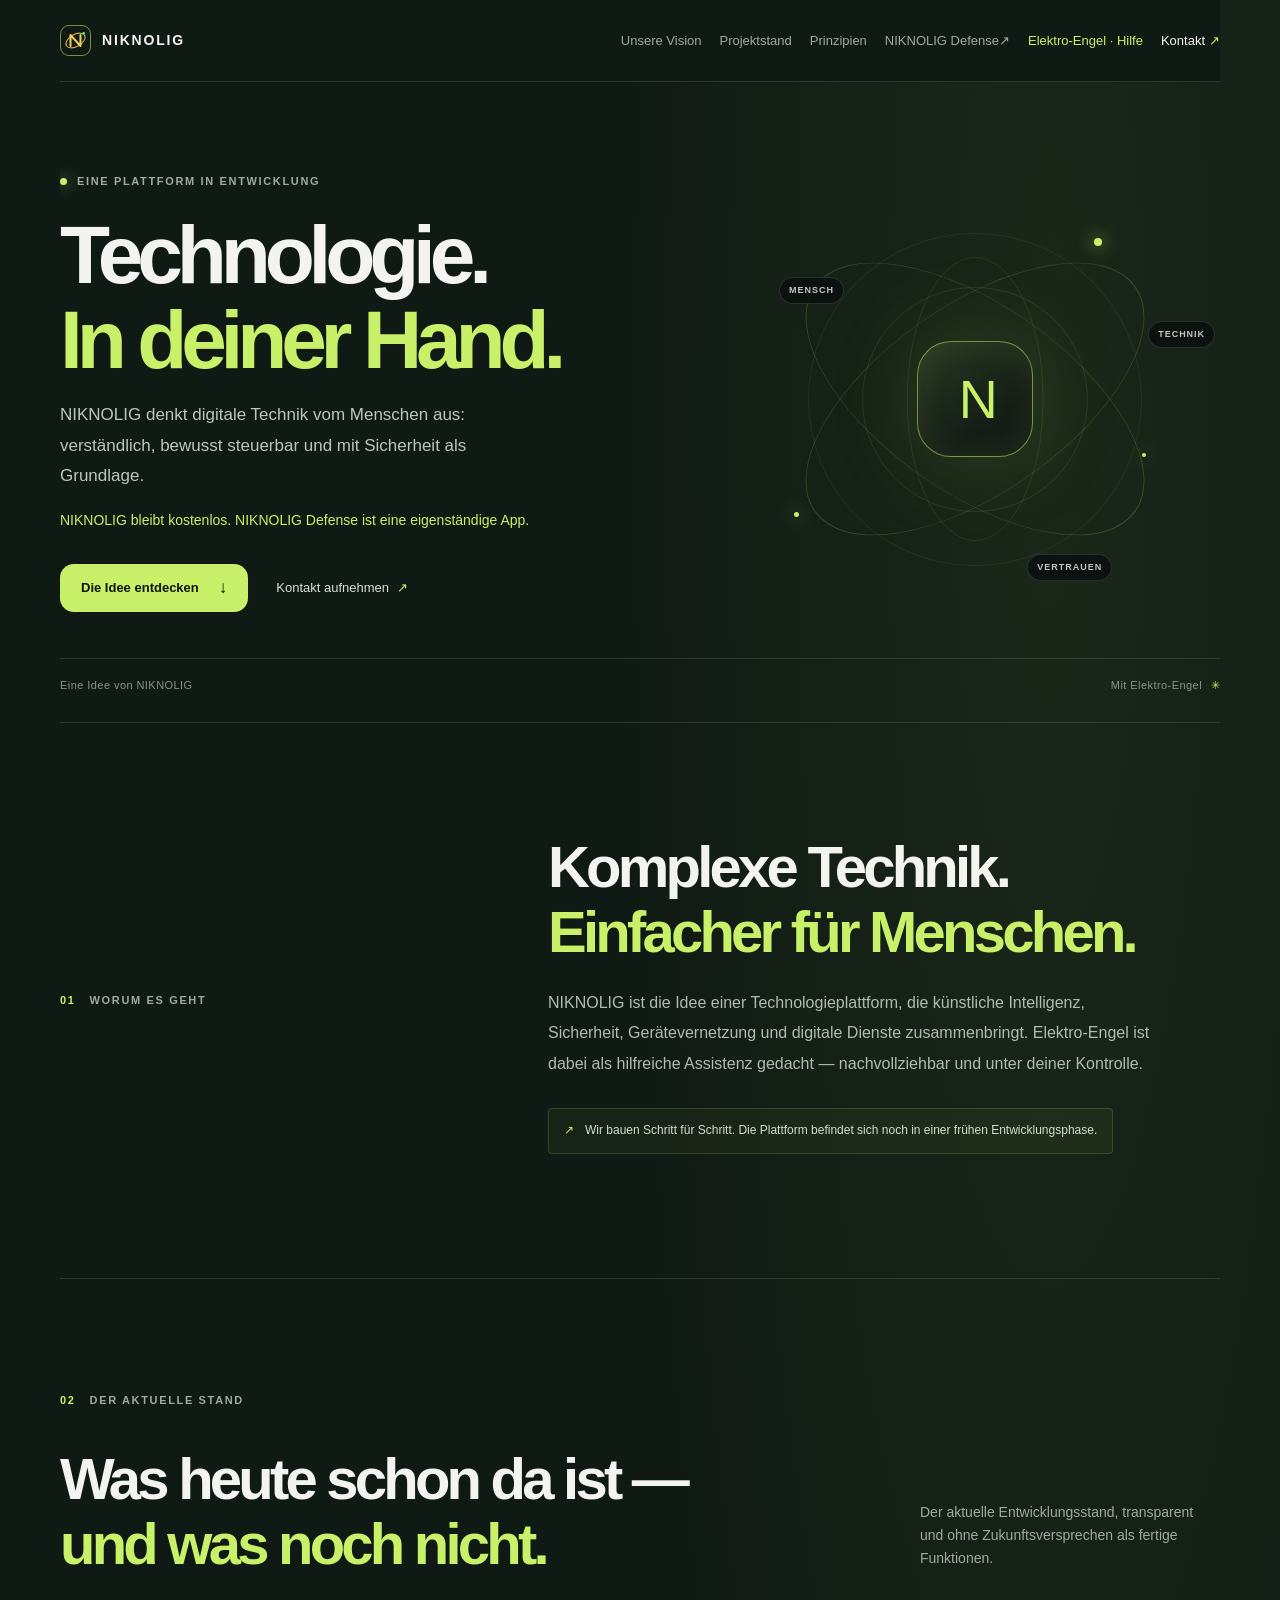
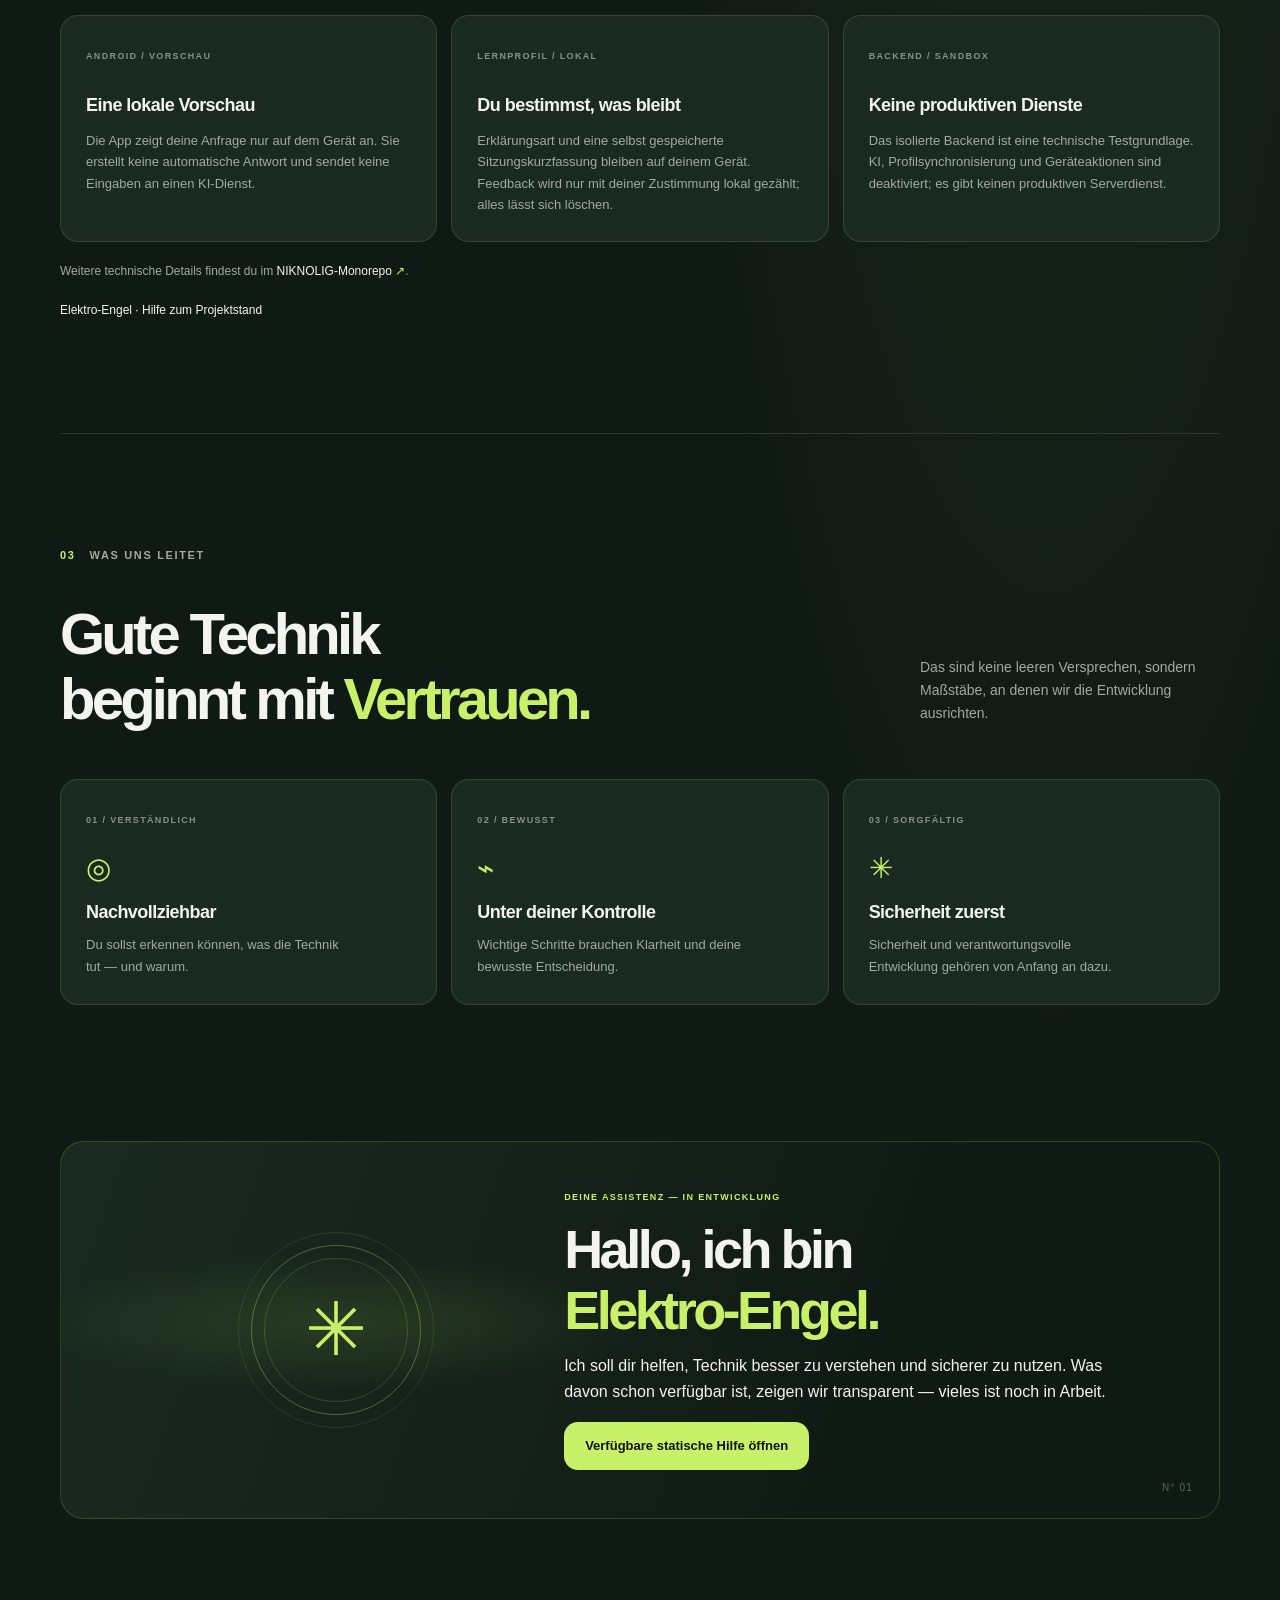
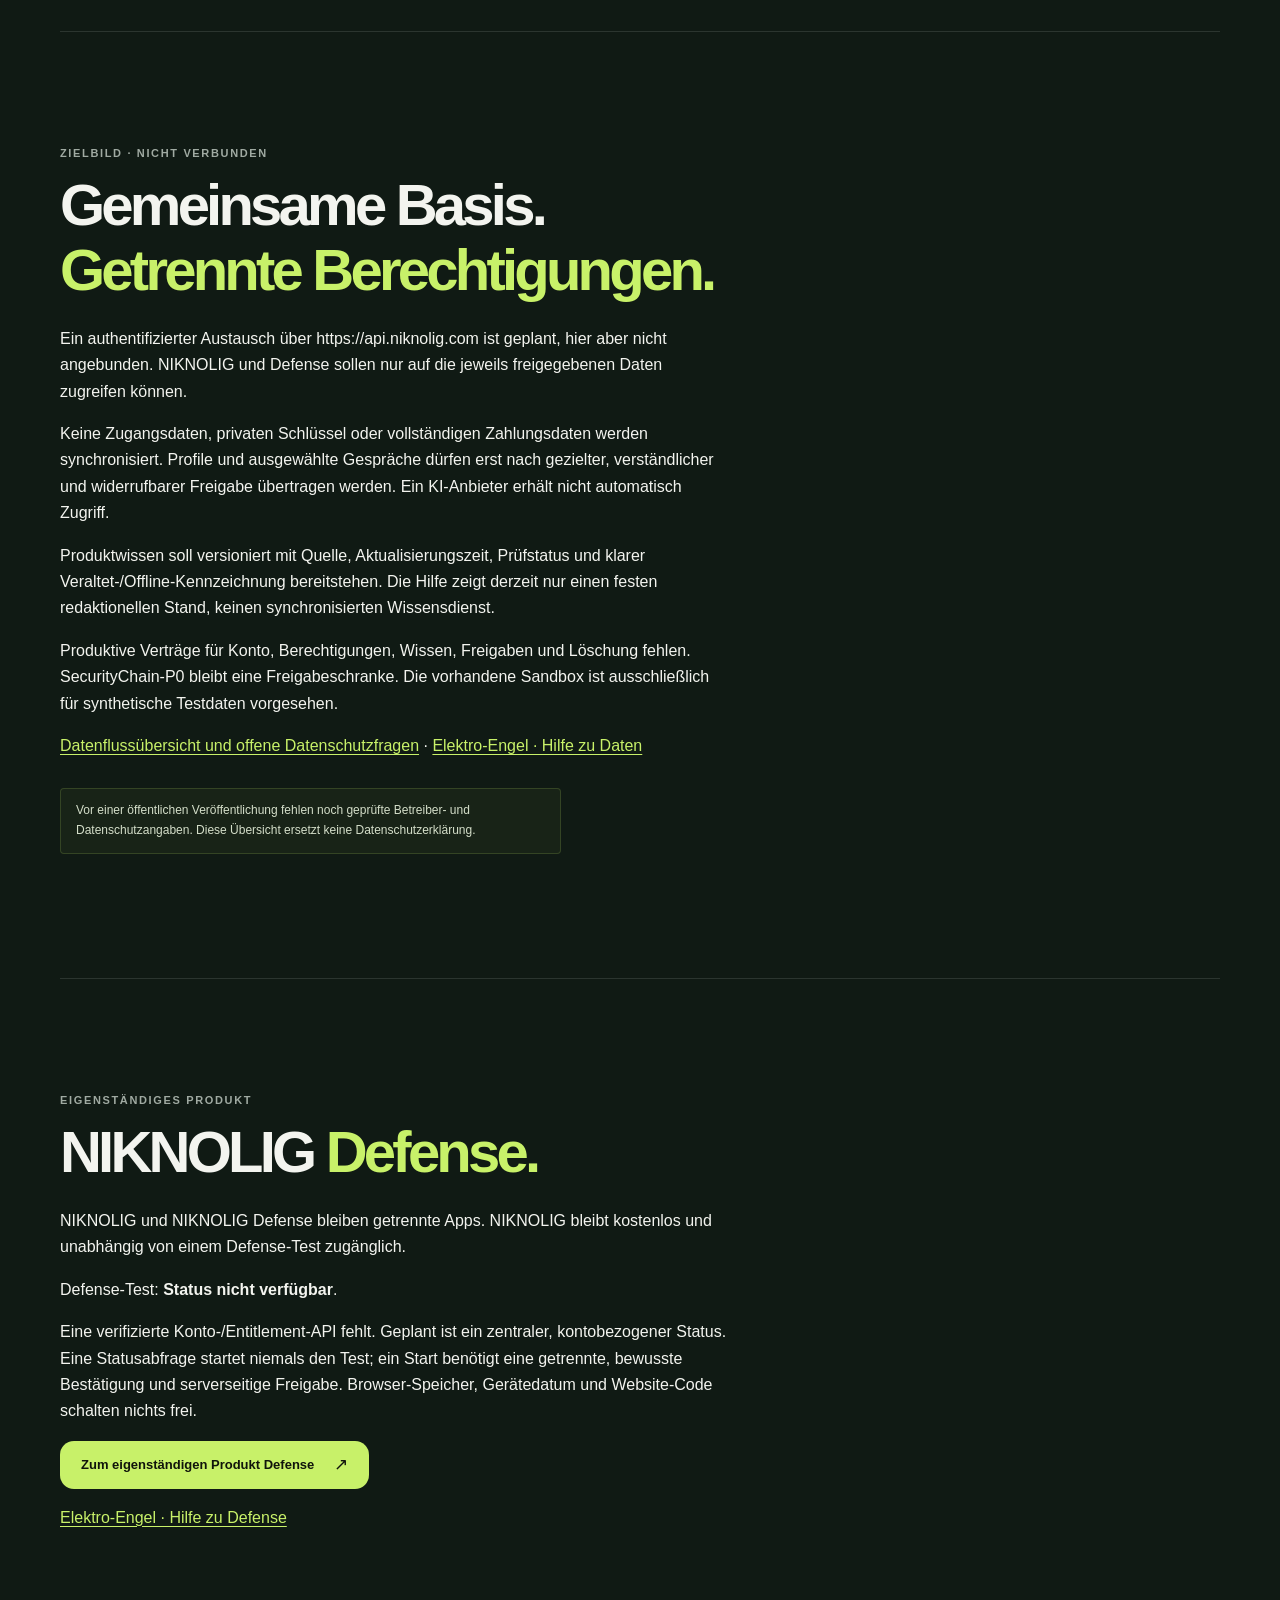
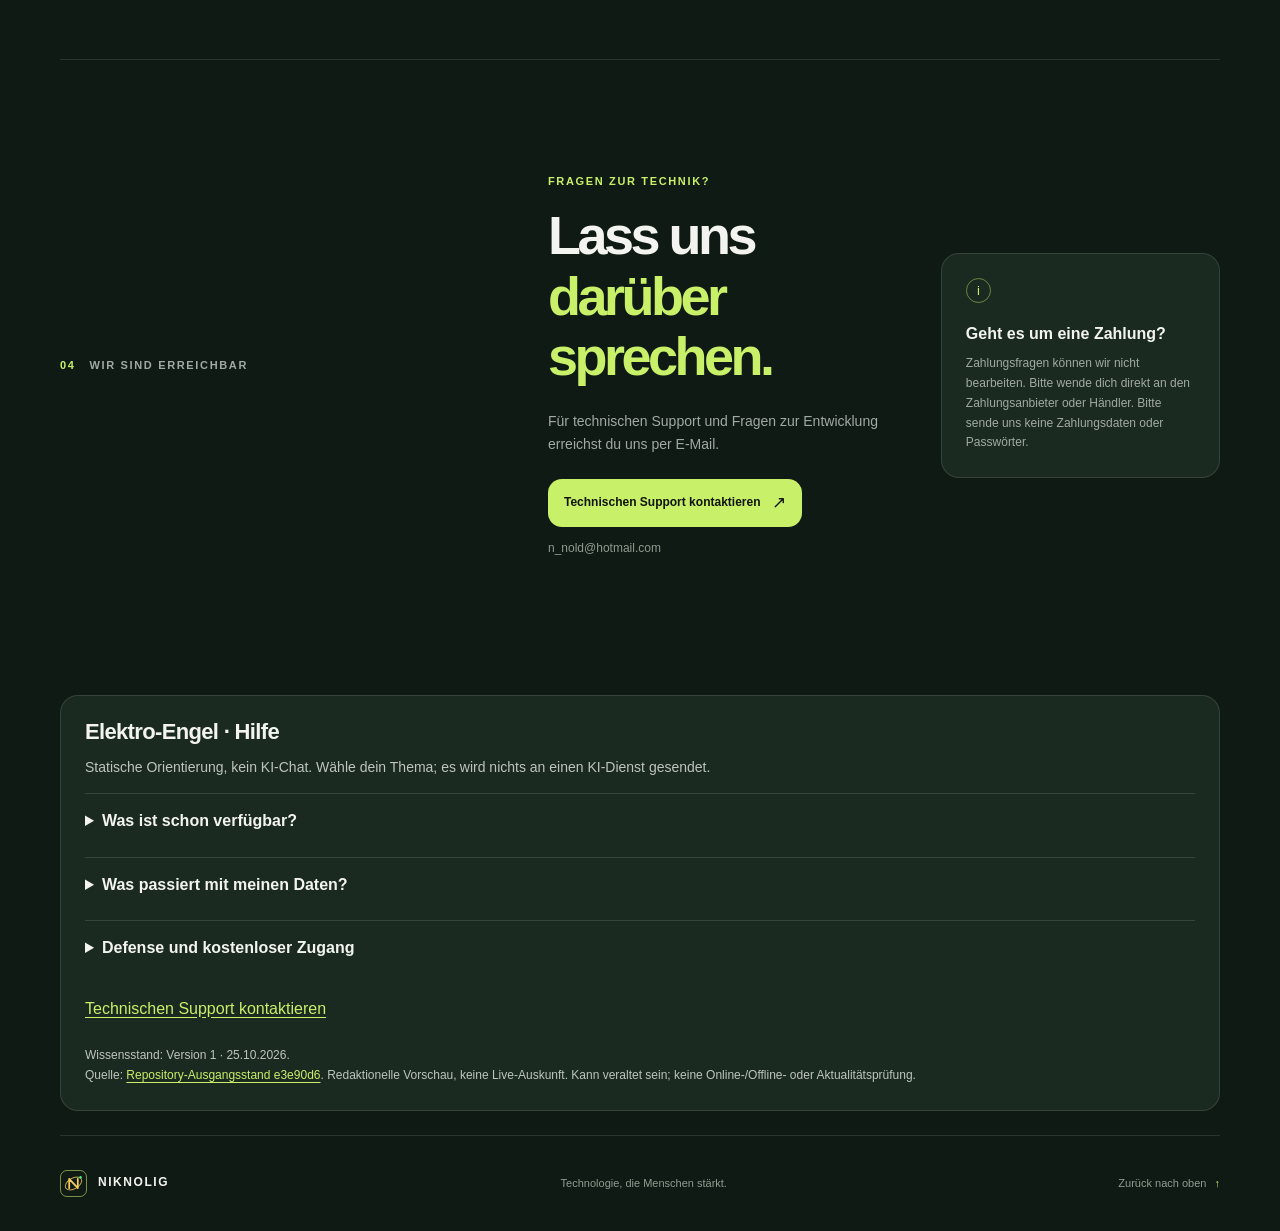
==== commit f983586c: "Prepare static Elektro-Engel help, website design and data boundaries Co-authored-by: nikolausnold <" ====
--- a/index.html
+++ b/index.html
@@ -3,9 +3,9 @@
 <head>
     <meta charset="utf-8">
     <meta name="viewport" content="width=device-width, initial-scale=1">
-    <meta name="theme-color" content="#08090D">
+    <meta name="theme-color" content="#101A14">
     <meta name="description" content="NIKNOLIG entwickelt mit Elektro-Engel eine verständliche, kontrollierbare Technologieplattform.">
-    <title>NIKNOLIG – Der Strom, der spricht.</title>
+    <title>NIKNOLIG — Technologie, die dir gehört</title>
     <link rel="icon" type="image/svg+xml" href="assets/niknolig-mark.svg">
     <link rel="stylesheet" href="styles.css">
 </head>
@@ -17,20 +17,23 @@
             <span>NIKNOLIG</span>
         </a>
         <nav aria-label="Hauptnavigation">
-            <a href="#vision">Unsere Vision</a>
-            <a href="#projektstand">Projektstand</a>
-            <a href="#prinzipien">Prinzipien</a>
-            <a href="https://defense.niknolig.com/" target="_blank" rel="noopener noreferrer">NIKNOLIG Defense <span aria-hidden="true">↗</span></a>
+            <a class="nav-vision" href="#vision">Unsere Vision</a>
+            <a class="nav-status" href="#projektstand">Projektstand</a>
+            <a class="nav-principles" href="#prinzipien">Prinzipien</a>
+            <a href="https://defense.niknolig.com/">NIKNOLIG Defense <span aria-hidden="true">↗</span></a>
+            <a class="nav-help" href="#hilfe">Elektro-Engel · Hilfe</a>
             <a class="nav-contact" href="#kontakt">Kontakt <span aria-hidden="true">↗</span></a>
         </nav>
     </header>
 
-    <main id="main">
+    <div class="page-layout">
+    <main id="main" tabindex="-1">
         <section class="hero section-wrap" id="start" aria-labelledby="hero-title">
             <div class="hero-copy">
-                <p class="eyebrow"><span class="status-dot" aria-hidden="true"></span> NIKNOLIG · Eine Plattform in Entwicklung</p>
-                <h1 id="hero-title">Der Strom,<br><span>der spricht.</span></h1>
+                <p class="eyebrow"><span class="status-dot" aria-hidden="true"></span> Eine Plattform in Entwicklung</p>
+                <h1 id="hero-title">Technologie.<br><span>In deiner Hand.</span></h1>
                 <p class="hero-intro">NIKNOLIG denkt digitale Technik vom Menschen aus: verständlich, bewusst steuerbar und mit Sicherheit als Grundlage.</p>
+                <p class="product-note">NIKNOLIG bleibt kostenlos. NIKNOLIG Defense ist eine eigenständige App.</p>
                 <div class="hero-actions">
                     <a class="button button-primary" href="#vision">Die Idee entdecken <span aria-hidden="true">↓</span></a>
                     <a class="text-link" href="#kontakt">Kontakt aufnehmen <span aria-hidden="true">↗</span></a>
@@ -88,6 +91,7 @@
                     </article>
                 </div>
                 <p class="project-status-source">Weitere technische Details findest du im <a href="https://github.com/nikolausnold/NIKNOLIG">NIKNOLIG-Monorepo <span aria-hidden="true">↗</span></a>.</p>
+                <p class="project-status-source"><a href="#hilfe">Elektro-Engel · Hilfe zum Projektstand</a></p>
             </div>
         </section>
 
@@ -126,9 +130,31 @@
                     <p class="eyebrow">Deine Assistenz — in Entwicklung</p>
                     <h2 id="assistant-title">Hallo, ich bin<br><span>Elektro-Engel.</span></h2>
                     <p>Ich soll dir helfen, Technik besser zu verstehen und sicherer zu nutzen. Was davon schon verfügbar ist, zeigen wir transparent — vieles ist noch in Arbeit.</p>
+                    <p><a class="button button-primary" href="#hilfe">Verfügbare statische Hilfe öffnen</a></p>
                 </div>
                 <span class="assistant-index" aria-hidden="true">N° 01</span>
             </div>
+        </section>
+
+        <section class="section-wrap section-block information" id="daten" aria-labelledby="data-title">
+            <p class="eyebrow">Zielbild · nicht verbunden</p>
+            <h2 id="data-title">Gemeinsame Basis.<br><span>Getrennte Berechtigungen.</span></h2>
+            <p>Ein authentifizierter Austausch über <span class="api-origin">https://api.niknolig.com</span> ist geplant, hier aber nicht angebunden. NIKNOLIG und Defense sollen nur auf die jeweils freigegebenen Daten zugreifen können.</p>
+            <p>Keine Zugangsdaten, privaten Schlüssel oder vollständigen Zahlungsdaten werden synchronisiert. Profile und ausgewählte Gespräche dürfen erst nach gezielter, verständlicher und widerrufbarer Freigabe übertragen werden. Ein KI-Anbieter erhält nicht automatisch Zugriff.</p>
+            <p>Produktwissen soll versioniert mit Quelle, Aktualisierungszeit, Prüfstatus und klarer Veraltet-/Offline-Kennzeichnung bereitstehen. Die Hilfe zeigt derzeit nur einen festen redaktionellen Stand, keinen synchronisierten Wissensdienst.</p>
+            <p>Produktive Verträge für Konto, Berechtigungen, Wissen, Freigaben und Löschung fehlen. SecurityChain-P0 bleibt eine Freigabeschranke. Die vorhandene Sandbox ist ausschließlich für synthetische Testdaten vorgesehen.</p>
+            <p><a href="https://github.com/nikolausnold/NIKNOLIG#gemeinsame-datenbasis--zielbild">Datenflussübersicht und offene Datenschutzfragen</a> · <a href="#hilfe">Elektro-Engel · Hilfe zu Daten</a></p>
+            <p class="note">Vor einer öffentlichen Veröffentlichung fehlen noch geprüfte Betreiber- und Datenschutzangaben. Diese Übersicht ersetzt keine Datenschutzerklärung.</p>
+        </section>
+
+        <section class="section-wrap section-block information" id="defense" aria-labelledby="defense-title">
+            <p class="eyebrow">Eigenständiges Produkt</p>
+            <h2 id="defense-title">NIKNOLIG <span>Defense.</span></h2>
+            <p>NIKNOLIG und NIKNOLIG Defense bleiben getrennte Apps. NIKNOLIG bleibt kostenlos und unabhängig von einem Defense-Test zugänglich.</p>
+            <p>Defense-Test: <strong>Status nicht verfügbar</strong>.</p>
+            <p>Eine verifizierte Konto-/Entitlement-API fehlt. Geplant ist ein zentraler, kontobezogener Status. Eine Statusabfrage startet niemals den Test; ein Start benötigt eine getrennte, bewusste Bestätigung und serverseitige Freigabe. Browser-Speicher, Gerätedatum und Website-Code schalten nichts frei.</p>
+            <p><a class="button button-primary" href="https://defense.niknolig.com/">Zum eigenständigen Produkt Defense <span aria-hidden="true">↗</span></a></p>
+            <p><a href="#hilfe">Elektro-Engel · Hilfe zu Defense</a></p>
         </section>
 
         <section class="contact section-wrap section-block" id="kontakt" aria-labelledby="contact-title">
@@ -149,13 +175,37 @@
             </div>
         </section>
     </main>
+    <aside class="help-panel" id="hilfe" aria-labelledby="help-title" tabindex="-1">
+        <h2 id="help-title">Elektro-Engel · Hilfe</h2>
+        <p>Statische Orientierung, kein KI-Chat. Wähle dein Thema; es wird nichts an einen KI-Dienst gesendet.</p>
+        <details>
+            <summary>Was ist schon verfügbar?</summary>
+            <p>Hier findest du Informationen und den E-Mail-Support. Die Apps sind lokale Vorschauen. Automatische Assistenz und Synchronisierung sind nicht verfügbar.</p>
+            <a href="#projektstand">Zum Projektstand</a>
+        </details>
+        <details>
+            <summary>Was passiert mit meinen Daten?</summary>
+            <p>Diese Hilfe verwendet keine Profile, Cookies oder Browser-Speicher und stellt keine API-Anfragen. Beim Seitenabruf fallen technisch Verbindungsdaten beim Hosting an.</p>
+            <p>Gemeinsame Kontodaten sind nur geplant. Optionale Freigaben sollen Inhalt, Zweck, Empfänger und Dauer nennen, einzeln wählbar und widerrufbar sein. Keine pauschale Weitergabe an Elektro-Engel oder KI-Anbieter.</p>
+            <a href="#daten">Zu Datenbasis und Grenzen</a>
+        </details>
+        <details>
+            <summary>Defense und kostenloser Zugang</summary>
+            <p>NIKNOLIG bleibt kostenlos. Defense ist eine getrennte App. Ein Defense-Test oder dessen Ablauf sperrt NIKNOLIG nicht.</p>
+            <p>Defense-Test: <strong>Status nicht verfügbar</strong>. Es gibt hier keine verifizierte Konto-/Entitlement-API. Das Öffnen dieser Hilfe startet keinen Test.</p>
+            <a href="#defense">Zu NIKNOLIG Defense</a>
+        </details>
+        <a class="help-contact" href="#kontakt">Technischen Support kontaktieren</a>
+        <p class="knowledge-note">Wissensstand: Version 1 · <time datetime="2026-10-25">25.10.2026</time>.<br>Quelle: <a href="https://github.com/nikolausnold/NIKNOLIG/blob/e3e90d680558fa7b72bfe52fbc0e925284598f6b/README.md">Repository-Ausgangsstand e3e90d6</a>. Redaktionelle Vorschau, keine Live-Auskunft. Kann veraltet sein; keine Online-/Offline- oder Aktualitätsprüfung.</p>
+    </aside>
+    </div>
 
     <footer class="site-footer">
         <a class="brand" href="#start" aria-label="NIKNOLIG — zurück zum Anfang">
             <span class="brand-mark" aria-hidden="true"><img src="assets/niknolig-mark.svg" alt=""></span>
             <span>NIKNOLIG</span>
         </a>
-        <p>NIKNOLIG – DER STROM, DER SPRICHT.</p>
+        <p>Technologie, die Menschen stärkt.</p>
         <a class="back-top" href="#start">Zurück nach oben <span aria-hidden="true">↑</span></a>
     </footer>
 </body>
--- a/styles.css
+++ b/styles.css
@@ -1,14 +1,13 @@
 :root {
     color-scheme: dark;
-    --background: #08090D;
-    --surface: #11131A;
-    --surface-raised: #181A23;
-    --text: #F2F2F5;
-    --muted: #A9ADB8;
-    --accent: #F4C95D;
-    --accent-dark: #D6AA39;
-    --energy: #39F58A;
-    --line: rgba(242, 242, 245, 0.12);
+    --background: #101a14;
+    --surface: #1b2a20;
+    --surface-raised: #1b2a20;
+    --text: #f3f4ef;
+    --muted: #a0aaa2;
+    --accent: #c8f169;
+    --accent-dark: #a6cf4d;
+    --line: rgba(235, 244, 232, 0.12);
     --content-width: 1160px;
     font-family: "DM Sans", "Segoe UI", sans-serif;
     font-synthesis: none;
@@ -29,7 +28,7 @@
 body {
     margin: 0;
     background:
-        radial-gradient(ellipse at 82% 7%, rgba(244, 201, 93, 0.1), transparent 27rem),
+        radial-gradient(ellipse at 82% 7%, rgba(106, 138, 62, 0.12), transparent 27rem),
         var(--background);
     color: var(--text);
     font-size: 16px;
@@ -41,7 +40,9 @@
     text-decoration: none;
 }
 
-a:focus-visible {
+a:focus-visible,
+summary:focus-visible,
+[tabindex="-1"]:focus-visible {
     outline: 2px solid var(--accent);
     outline-offset: 5px;
 }
@@ -73,6 +74,9 @@
 .site-header {
     min-height: 82px;
     border-bottom: 1px solid var(--line);
+    flex-wrap: wrap;
+    gap: 12px;
+    padding-block: 12px;
 }
 
 .brand {
@@ -90,7 +94,7 @@
     width: 31px;
     height: 31px;
     place-items: center;
-    border: 1px solid rgba(244, 201, 93, 0.56);
+    border: 1px solid rgba(200, 241, 105, 0.56);
     border-radius: 9px;
 }
 
@@ -103,7 +107,8 @@
 .site-header nav {
     display: flex;
     align-items: center;
-    gap: 34px;
+    gap: 18px;
+    flex-wrap: wrap;
     color: var(--muted);
     font-size: 13px;
 }
@@ -169,8 +174,8 @@
     width: 7px;
     height: 7px;
     border-radius: 50%;
-    background: var(--energy);
-    box-shadow: 0 0 14px rgba(57, 245, 138, 0.75);
+    background: var(--accent);
+    box-shadow: 0 0 14px rgba(200, 241, 105, 0.75);
 }
 
 h1,
@@ -201,7 +206,7 @@
 
 .hero-intro {
     max-width: 475px;
-    color: #C1C4CE;
+    color: #bdc5bd;
     font-size: 17px;
     line-height: 1.8;
 }
@@ -221,7 +226,7 @@
     gap: 20px;
     padding: 0 20px;
     border: 1px solid transparent;
-    border-radius: 4px;
+    border-radius: 14px;
     font-size: 13px;
     font-weight: 700;
     transition: background 160ms ease, border-color 160ms ease, transform 160ms ease;
@@ -233,11 +238,11 @@
 
 .button-primary {
     background: var(--accent);
-    color: #171208;
+    color: #10140b;
 }
 
 .button-primary:hover {
-    background: #FFDA78;
+    background: #d8ff87;
 }
 
 .button span {
@@ -245,7 +250,7 @@
 }
 
 .text-link {
-    color: #D9D9E0;
+    color: #d9ded8;
     font-size: 13px;
 }
 
@@ -266,20 +271,20 @@
 .hero-art::after {
     position: absolute;
     inset: 16%;
-    border: 1px solid rgba(244, 201, 93, 0.08);
+    border: 1px solid rgba(200, 241, 105, 0.08);
     border-radius: 50%;
     content: "";
 }
 
 .hero-art::after {
     inset: 27%;
-    border-color: rgba(244, 201, 93, 0.1);
+    border-color: rgba(200, 241, 105, 0.1);
 }
 
 .orbit {
     position: absolute;
     inset: 10%;
-    border: 1px solid rgba(244, 201, 93, 0.2);
+    border: 1px solid rgba(200, 241, 105, 0.2);
     border-radius: 50%;
     transform: rotate(-35deg) scaleY(0.48);
 }
@@ -290,7 +295,7 @@
 
 .orbit-three {
     inset: 21%;
-    border-color: rgba(244, 201, 93, 0.13);
+    border-color: rgba(200, 241, 105, 0.13);
     transform: rotate(90deg) scaleY(0.48);
 }
 
@@ -303,10 +308,10 @@
     height: 116px;
     place-items: center;
     transform: translate(-50%, -50%);
-    border: 1px solid rgba(244, 201, 93, 0.54);
+    border: 1px solid rgba(200, 241, 105, 0.54);
     border-radius: 34px;
-    background: linear-gradient(145deg, #332914, #17151B 68%);
-    box-shadow: 0 0 90px rgba(244, 201, 93, 0.17), inset 0 0 34px rgba(244, 201, 93, 0.07);
+    background: linear-gradient(145deg, #293822, #141d16 68%);
+    box-shadow: 0 0 90px rgba(159, 215, 77, 0.17), inset 0 0 34px rgba(200, 241, 105, 0.07);
     color: var(--accent);
     font-family: "Manrope", "Segoe UI", sans-serif;
     font-size: 54px;
@@ -317,10 +322,10 @@
 .orbit-label {
     position: absolute;
     padding: 5px 9px;
-    border: 1px solid rgba(242, 242, 245, 0.13);
+    border: 1px solid rgba(231, 242, 225, 0.13);
     border-radius: 20px;
-    background: rgba(8, 9, 13, 0.88);
-    color: #C1C4CE;
+    background: rgba(12, 17, 16, 0.88);
+    color: #bfc7bd;
     font-size: 9px;
     font-weight: 700;
     letter-spacing: 0.11em;
@@ -346,8 +351,8 @@
     width: 8px;
     height: 8px;
     border-radius: 50%;
-    background: var(--energy);
-    box-shadow: 0 0 17px rgba(57, 245, 138, 0.9);
+    background: var(--accent);
+    box-shadow: 0 0 17px rgba(200, 241, 105, 0.9);
 }
 
 .spark-one {
@@ -378,7 +383,7 @@
     justify-content: space-between;
     padding-top: 17px;
     border-top: 1px solid var(--line);
-    color: #969AA5;
+    color: #89928a;
     font-size: 11px;
     letter-spacing: 0.04em;
 }
@@ -424,7 +429,7 @@
 
 .vision-content > p:not(.note) {
     max-width: 610px;
-    color: #B8BBC5;
+    color: #b1bbb2;
     font-size: 16px;
     line-height: 1.9;
 }
@@ -435,10 +440,10 @@
     gap: 11px;
     margin-top: 13px;
     padding: 12px 15px;
-    border: 1px solid rgba(244, 201, 93, 0.2);
+    border: 1px solid rgba(200, 241, 105, 0.16);
     border-radius: 4px;
-    background: rgba(244, 201, 93, 0.06);
-    color: #E5D9B8;
+    background: rgba(200, 241, 105, 0.045);
+    color: #d4dec9;
     font-size: 12px;
 }
 
@@ -498,8 +503,8 @@
     min-height: 210px;
     padding: 25px;
     border: 1px solid var(--line);
-    border-radius: 5px;
-    background: linear-gradient(145deg, rgba(24, 26, 35, 0.9), rgba(15, 17, 24, 0.75));
+    border-radius: 18px;
+    background: var(--surface);
 }
 
 .status-card h3 {
@@ -544,12 +549,12 @@
     min-height: 226px;
     padding: 25px;
     border: 1px solid var(--line);
-    border-radius: 5px;
-    background: linear-gradient(145deg, rgba(24, 26, 35, 0.9), rgba(15, 17, 24, 0.75));
+    border-radius: 18px;
+    background: var(--surface);
 }
 
 .card-number {
-    color: #969AA5;
+    color: #879187;
     font-size: 9px;
 }
 
@@ -590,11 +595,11 @@
     gap: 45px;
     overflow: hidden;
     padding: 48px 8%;
-    border: 1px solid rgba(244, 201, 93, 0.22);
-    border-radius: 7px;
+    border: 1px solid rgba(200, 241, 105, 0.17);
+    border-radius: 24px;
     background:
-        radial-gradient(ellipse at 24% 48%, rgba(244, 201, 93, 0.14), transparent 19rem),
-        linear-gradient(110deg, #1D1B1A, #11131A 70%);
+        radial-gradient(ellipse at 24% 48%, rgba(119, 155, 66, 0.2), transparent 19rem),
+        linear-gradient(110deg, var(--surface), var(--background) 70%);
 }
 
 .assistant-symbol {
@@ -604,7 +609,7 @@
     height: 170px;
     place-items: center;
     justify-self: center;
-    border: 1px solid rgba(244, 201, 93, 0.32);
+    border: 1px solid rgba(200, 241, 105, 0.32);
     border-radius: 50%;
     color: var(--accent);
     font-size: 74px;
@@ -614,14 +619,14 @@
 .assistant-symbol::after {
     position: absolute;
     inset: 12px;
-    border: 1px solid rgba(244, 201, 93, 0.18);
+    border: 1px solid rgba(200, 241, 105, 0.18);
     border-radius: 50%;
     content: "";
 }
 
 .assistant-symbol::after {
     inset: -14px;
-    border-color: rgba(244, 201, 93, 0.1);
+    border-color: rgba(200, 241, 105, 0.1);
 }
 
 .assistant-panel .eyebrow {
@@ -638,7 +643,7 @@
 .assistant-panel div > p:last-child {
     max-width: 460px;
     margin-bottom: 0;
-    color: #B8BBC5;
+    color: #adb7ad;
     font-size: 14px;
 }
 
@@ -646,7 +651,7 @@
     position: absolute;
     right: 26px;
     bottom: 21px;
-    color: rgba(242, 242, 245, 0.35);
+    color: rgba(236, 244, 230, 0.35);
     font-size: 10px;
     letter-spacing: 0.12em;
 }
@@ -688,15 +693,15 @@
 
 .email-address {
     margin: 12px 0 0;
-    color: #969AA5;
+    color: #8f9a8f;
     font-size: 12px;
 }
 
 .payment-note {
     padding: 24px;
     border: 1px solid var(--line);
-    border-radius: 5px;
-    background: rgba(17, 19, 26, 0.8);
+    border-radius: 18px;
+    background: var(--surface);
 }
 
 .payment-icon {
@@ -704,7 +709,7 @@
     width: 25px;
     height: 25px;
     place-items: center;
-    border: 1px solid rgba(244, 201, 93, 0.45);
+    border: 1px solid rgba(200, 241, 105, 0.45);
     border-radius: 50%;
     color: var(--accent);
     font-size: 13px;
@@ -724,7 +729,7 @@
 .site-footer {
     min-height: 96px;
     border-top: 1px solid var(--line);
-    color: #969AA5;
+    color: #919b91;
     font-size: 11px;
 }
 
@@ -749,6 +754,134 @@
     color: var(--accent);
 }
 
+.page-layout main {
+    min-width: 0;
+}
+
+.help-panel {
+    width: min(var(--content-width), calc(100% - 64px));
+    margin: 24px auto;
+    padding: 24px;
+    border: 1px solid var(--line);
+    border-radius: 18px;
+    background: var(--surface);
+    overflow-wrap: anywhere;
+}
+
+.help-panel h2 {
+    margin-bottom: 12px;
+    font-size: 22px;
+    letter-spacing: -0.03em;
+}
+
+.help-panel p {
+    color: #bdc5bd;
+    font-size: 14px;
+}
+
+.help-panel details {
+    border-top: 1px solid var(--line);
+    padding-block: 4px 12px;
+}
+
+.help-panel summary {
+    min-height: 44px;
+    padding-block: 10px;
+    cursor: pointer;
+    font-weight: 600;
+}
+
+.help-panel details p {
+    margin-top: 12px;
+}
+
+.help-panel a,
+.information a:not(.button) {
+    color: var(--accent);
+    text-decoration: underline;
+    text-underline-offset: 3px;
+}
+
+.help-contact {
+    display: inline-block;
+    padding-block: 12px;
+}
+
+.help-panel .knowledge-note {
+    margin: 12px 0 0;
+    font-size: 12px;
+}
+
+.product-note {
+    max-width: 475px;
+    color: var(--accent);
+    font-size: 14px;
+}
+
+.information > p {
+    max-width: 75ch;
+}
+
+.api-origin {
+    overflow-wrap: anywhere;
+}
+
+.site-header nav a {
+    display: inline-flex;
+    align-items: center;
+    min-height: 44px;
+}
+
+.site-header .nav-help {
+    color: var(--accent);
+}
+
+@media (min-width: 1400px) {
+    .page-layout {
+        display: grid;
+        grid-template-columns: minmax(0, 1fr) 300px;
+        grid-template-areas: "main help";
+        align-items: start;
+        gap: 24px;
+        width: min(1540px, calc(100% - 40px));
+        margin-inline: auto;
+    }
+
+    .page-layout main {
+        grid-area: main;
+    }
+
+    .help-panel {
+        grid-area: help;
+        position: sticky;
+        top: 24px;
+        width: 100%;
+        max-height: calc(100dvh - 48px);
+        overflow-y: auto;
+    }
+
+    .page-layout .contact {
+        grid-template-columns: 1fr;
+    }
+}
+
+@media (max-width: 1399px) and (min-height: 650px) {
+    .site-header {
+        position: sticky;
+        top: 0;
+        z-index: 3;
+        background: var(--background);
+    }
+
+    html {
+        scroll-padding-top: 180px;
+    }
+
+    .skip-link {
+        position: fixed;
+    }
+}
+
 @media (max-width: 800px) {
     .hero {
         min-height: 580px;
@@ -795,7 +928,8 @@
 @media (max-width: 600px) {
     .site-header,
     .site-footer,
-    .section-wrap {
+    .section-wrap,
+    .help-panel {
         width: calc(100% - 40px);
     }
 
@@ -808,9 +942,10 @@
         font-size: 11px;
     }
 
-    .site-header nav a:nth-child(1),
-    .site-header nav a:nth-child(3),
-    .site-header nav a:nth-child(4) {
+    .site-header .nav-vision,
+    .site-header .nav-principles,
+    .site-header .nav-status,
+    .site-header .nav-contact {
         display: none;
     }
 
